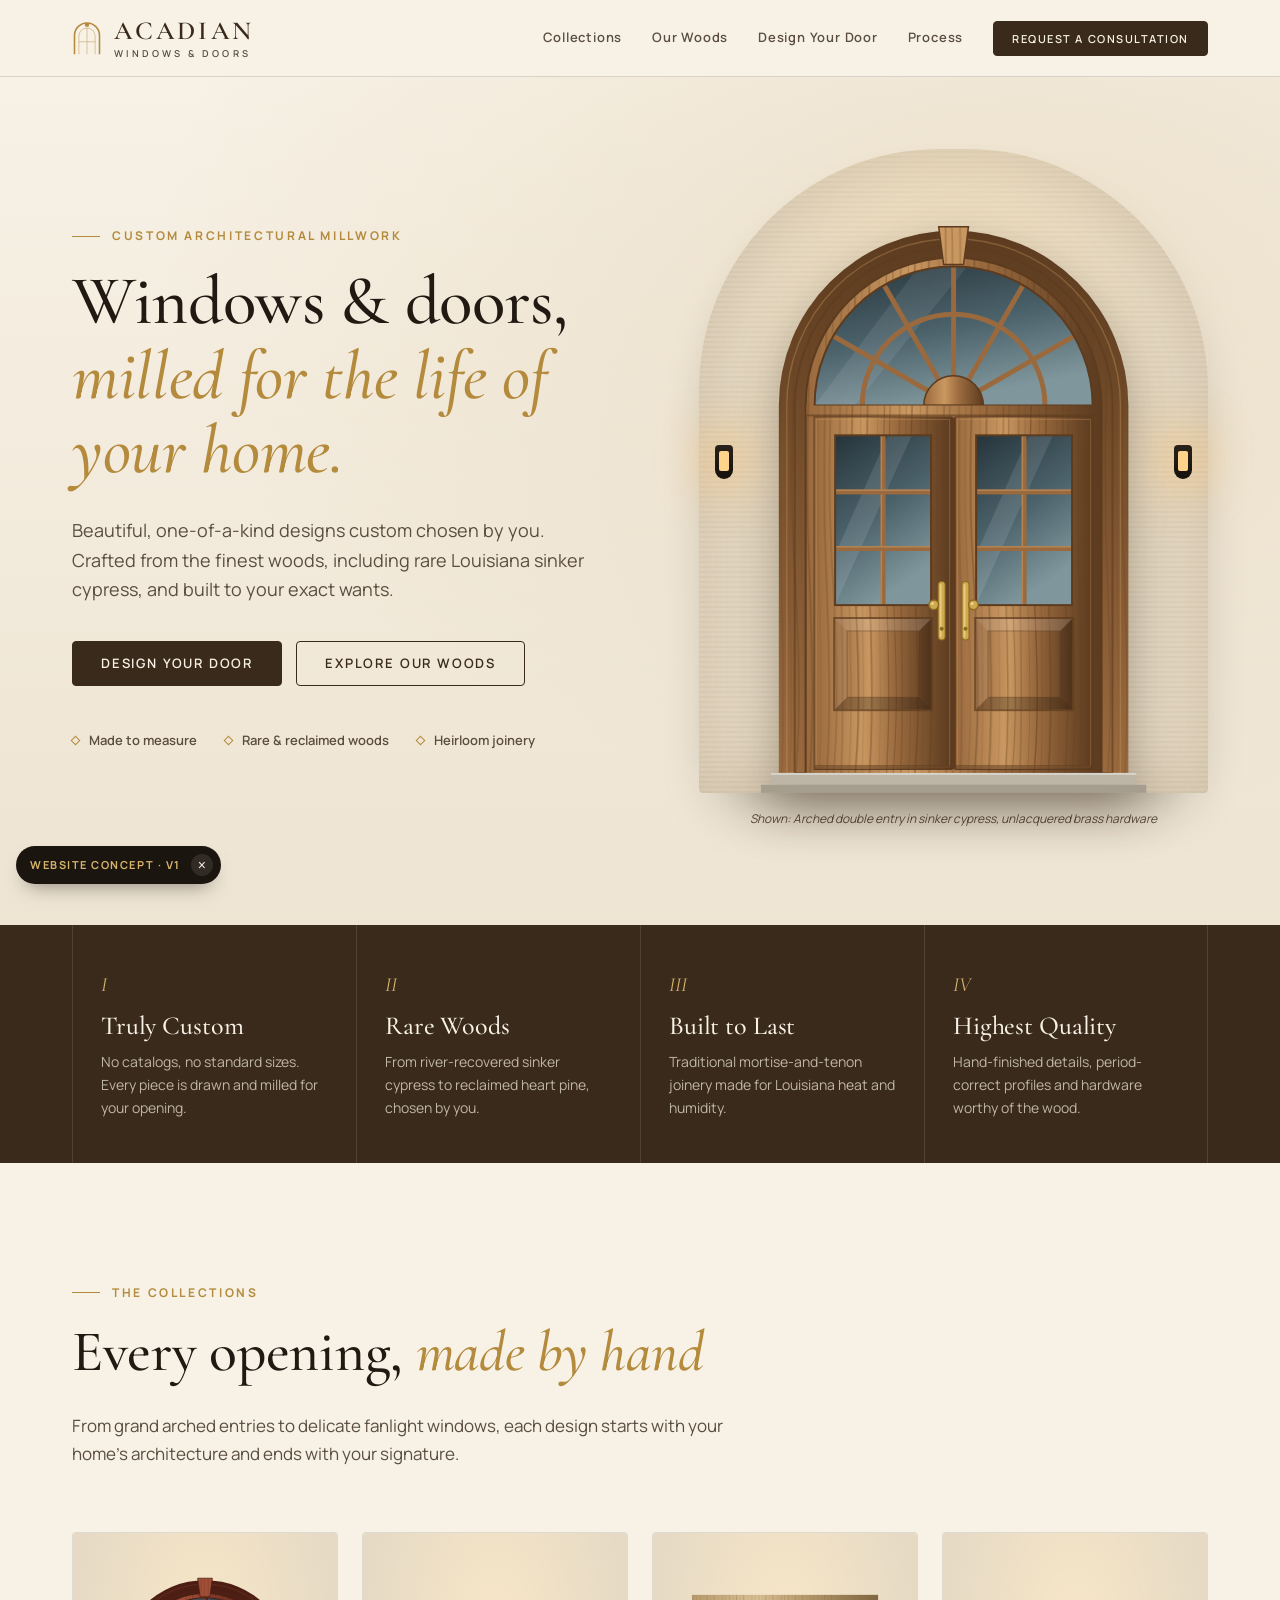
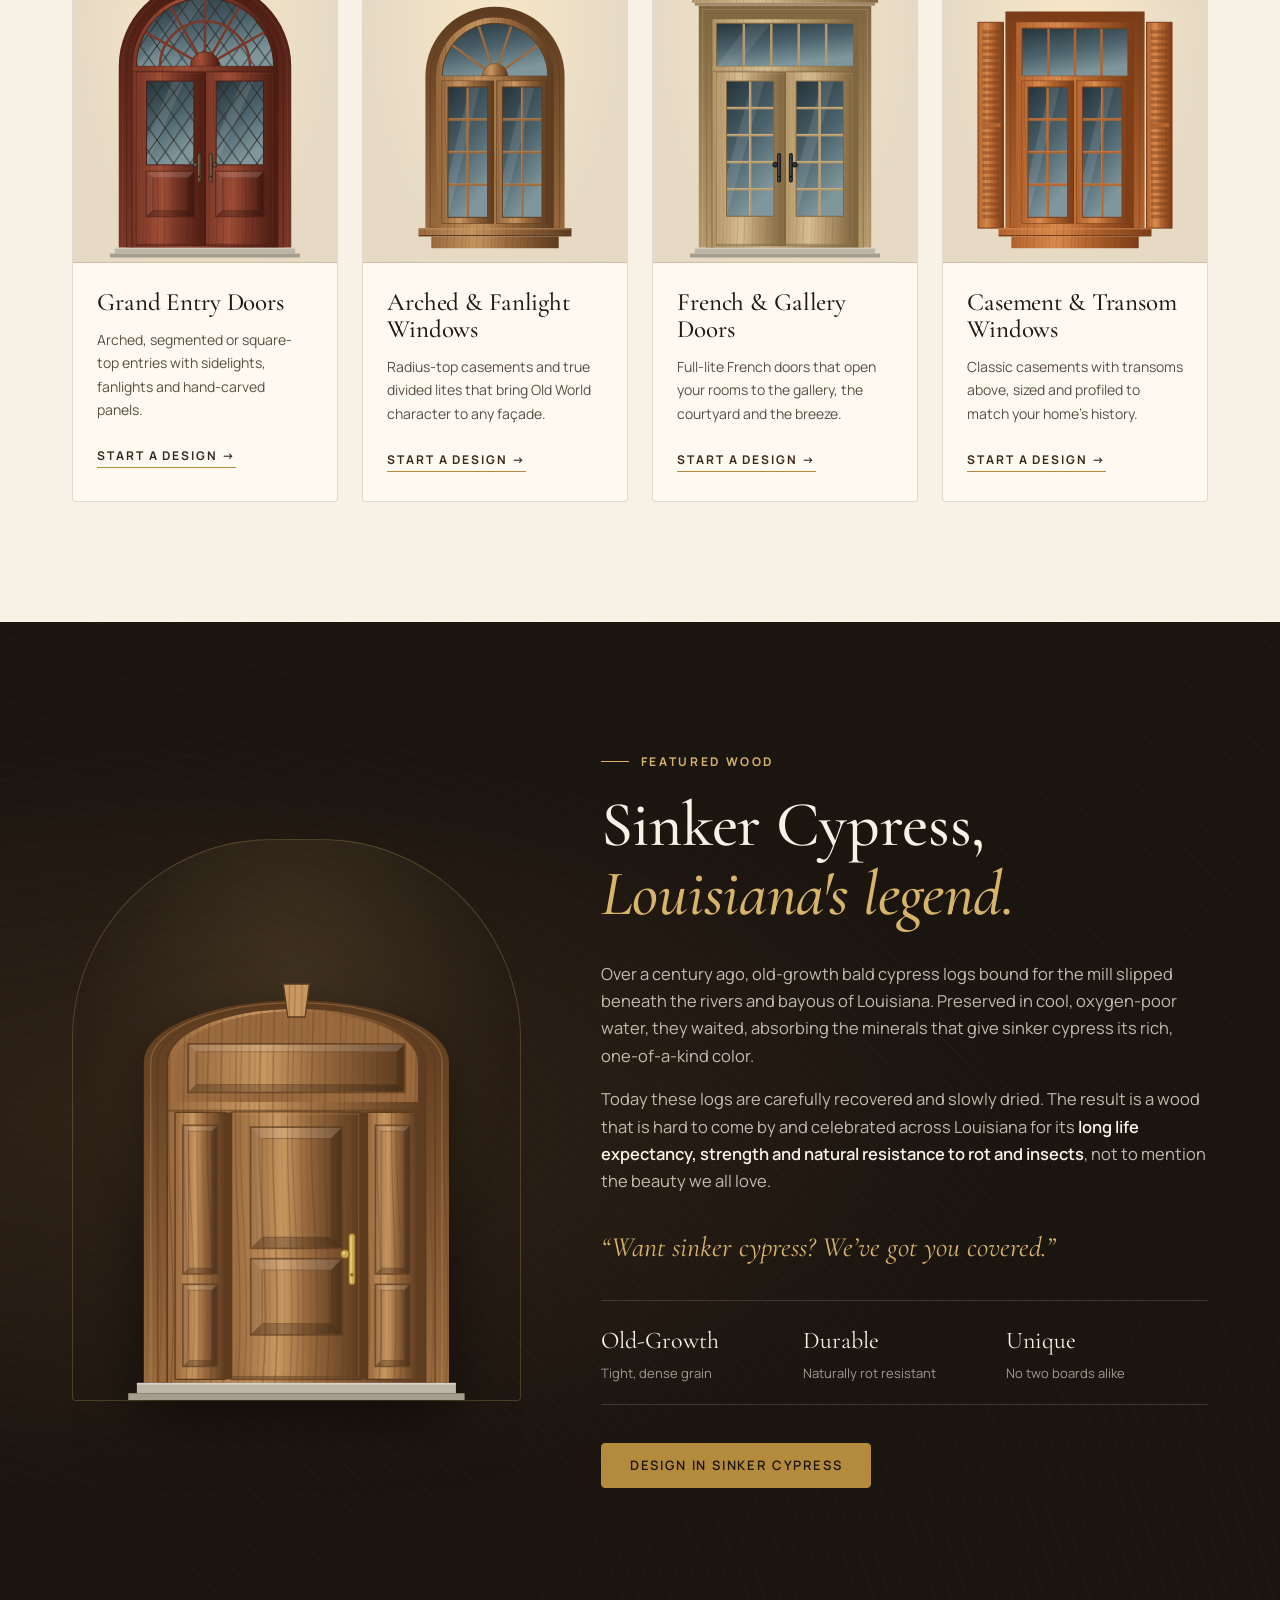
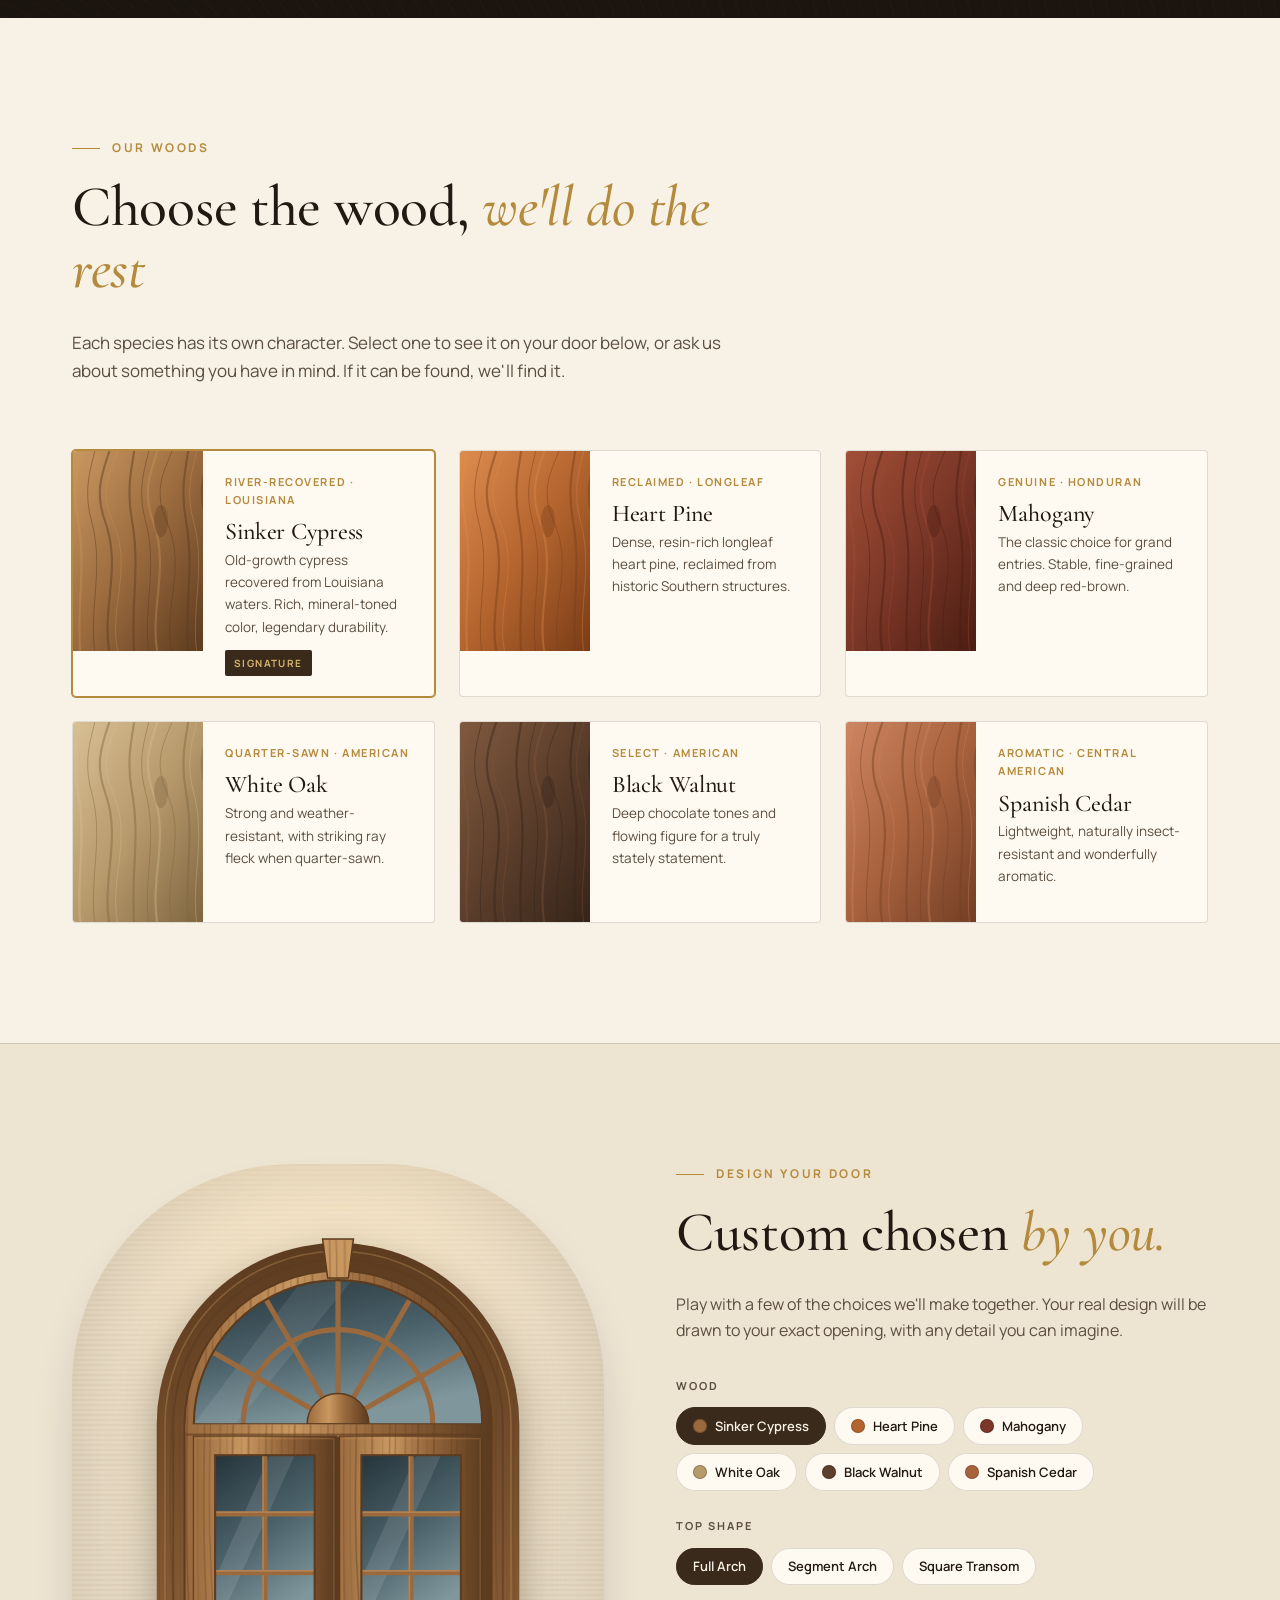
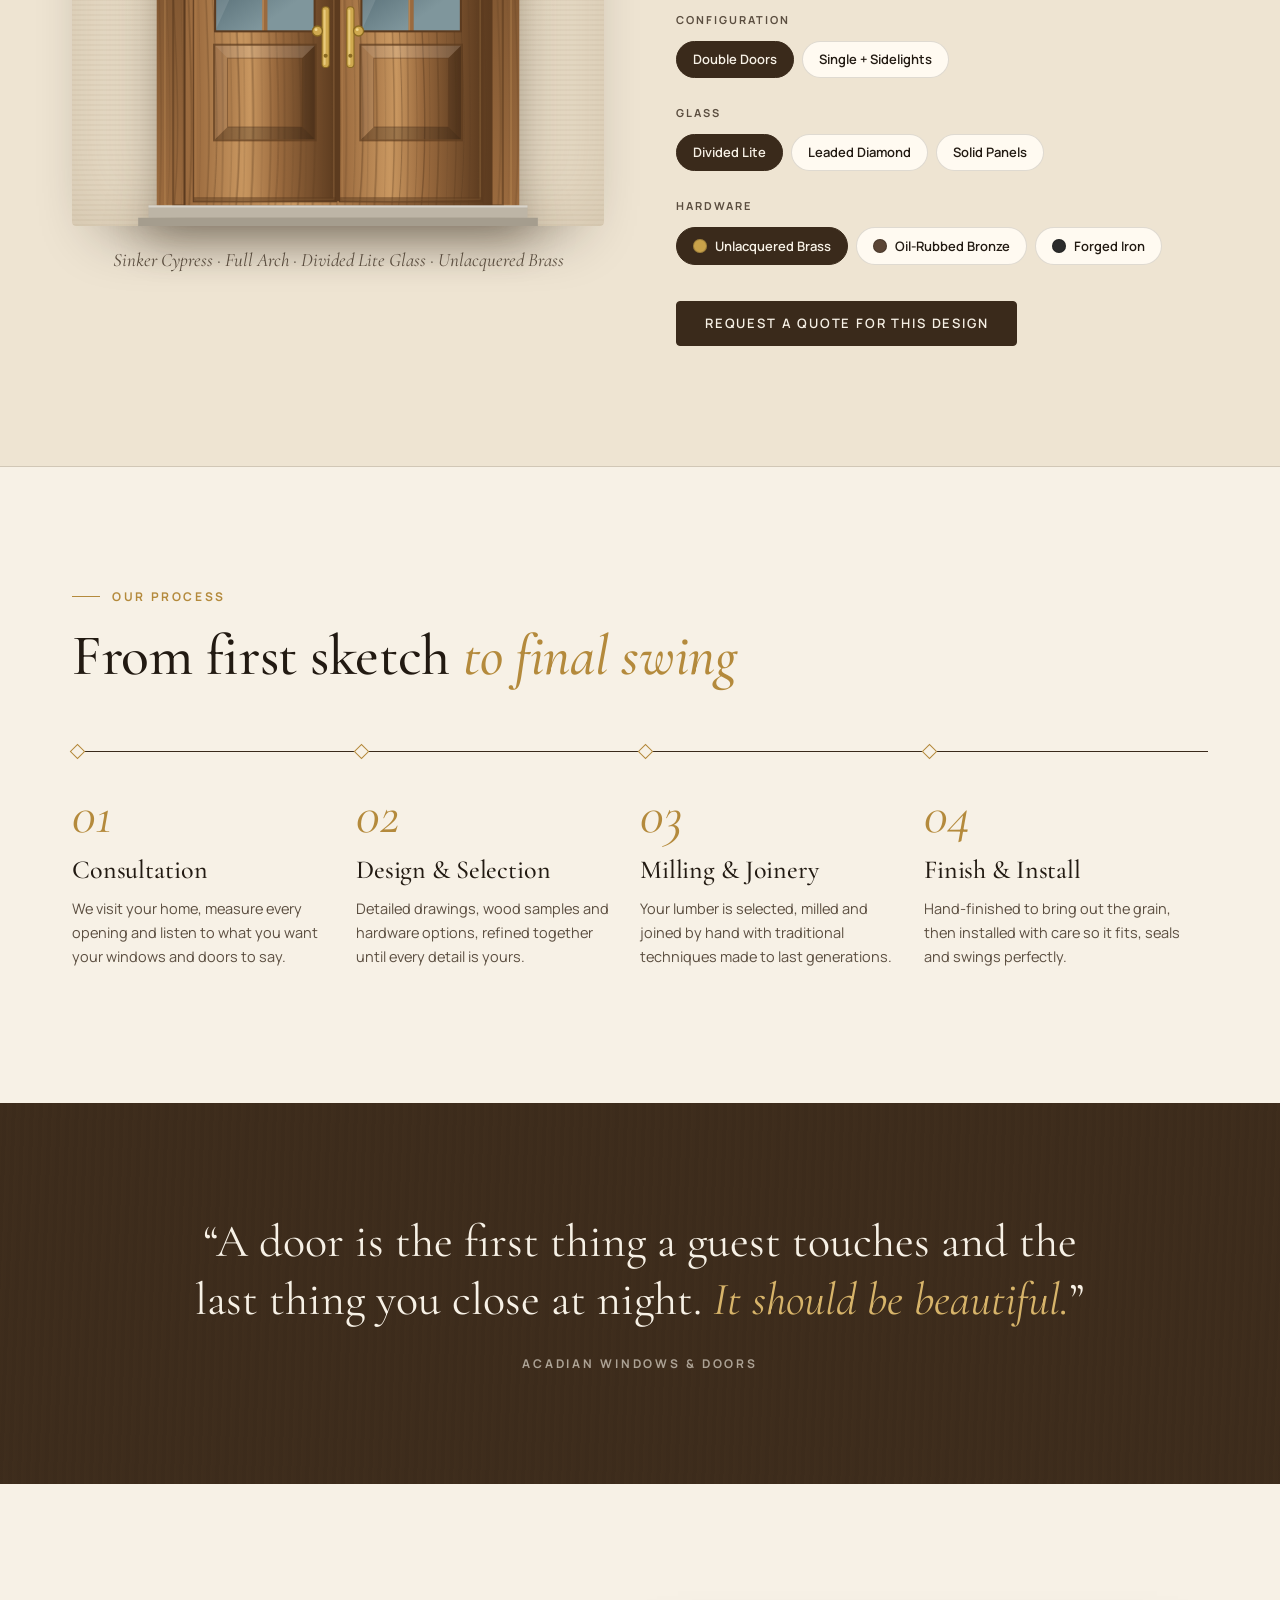
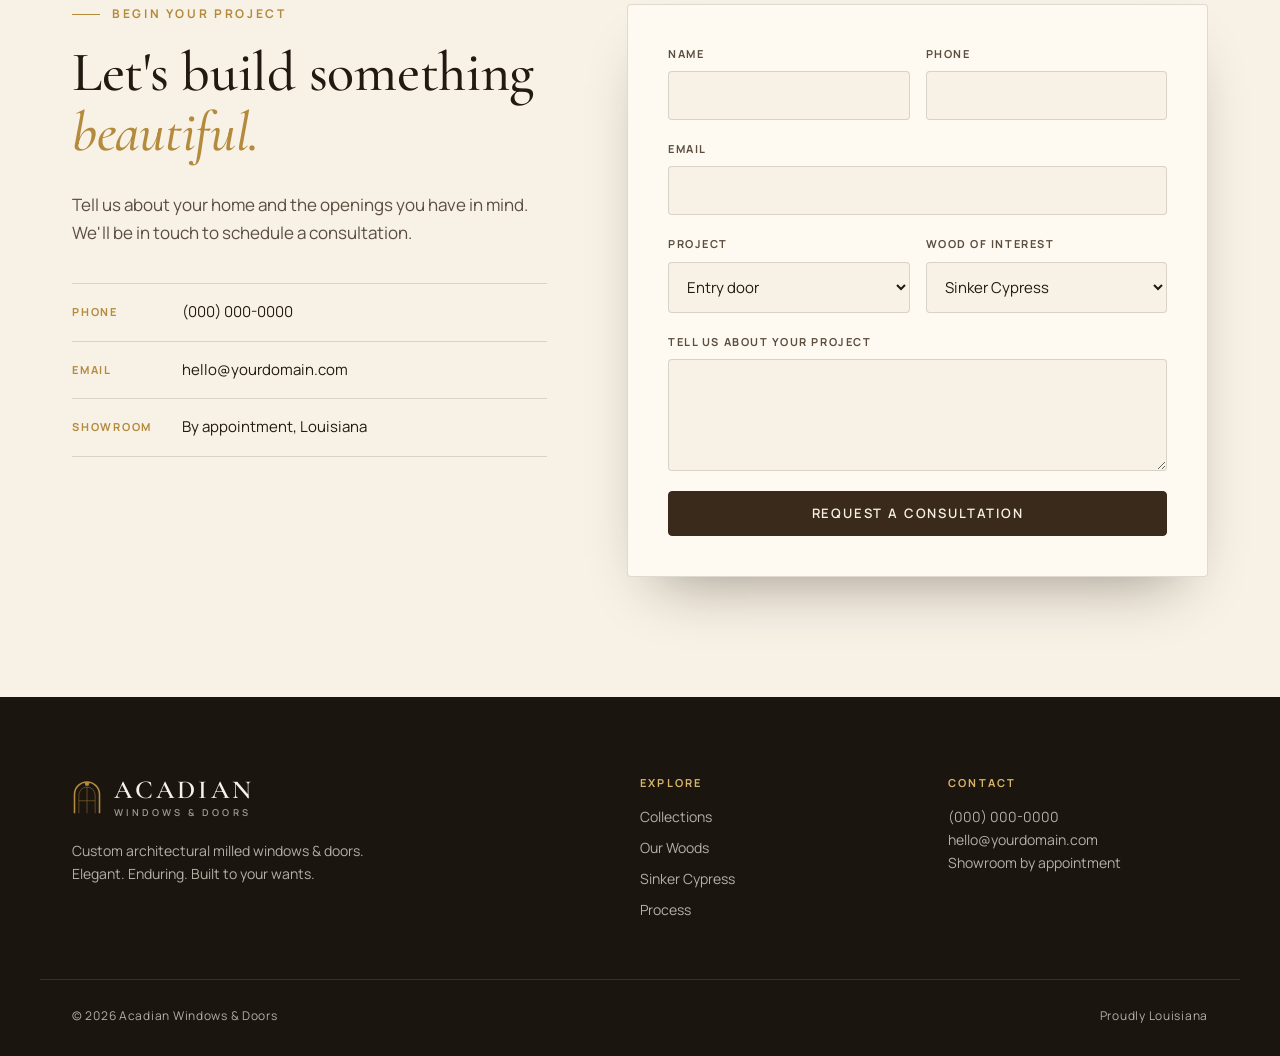
==== index.html @ e82edb64 "Add website design concept for Acadian Windows & Doors Single-page mockup with hero, collections, si" ====
<!doctype html>
<html lang="en">
<head>
  <meta charset="utf-8">
  <meta name="viewport" content="width=device-width, initial-scale=1">
  <title>Acadian Windows &amp; Doors | Custom Architectural Millwork</title>
  <meta name="description" content="Custom architectural milled windows and doors, crafted from rare woods like Louisiana sinker cypress. Elegant, heirloom quality, built to your wants.">
  <link rel="preconnect" href="https://fonts.googleapis.com">
  <link rel="preconnect" href="https://fonts.gstatic.com" crossorigin>
  <link href="https://fonts.googleapis.com/css2?family=Cormorant+Garamond:ital,wght@0,400;0,500;0,600;1,400;1,500&family=Manrope:wght@400;500;600;700&display=swap" rel="stylesheet">
  <link rel="stylesheet" href="styles.css">
</head>
<body>

  <!-- ============ HEADER ============ -->
  <header class="site-header" id="top">
    <div class="container header-inner">
      <a href="#top" class="logo" aria-label="Acadian Windows & Doors home">
        <svg class="logo-mark" viewBox="0 0 48 56" aria-hidden="true">
          <path d="M4 54 V24 A20 20 0 0 1 44 24 V54" fill="none" stroke="currentColor" stroke-width="2.5"/>
          <path d="M11 54 V25 A13 13 0 0 1 37 25 V54" fill="none" stroke="currentColor" stroke-width="1.2" opacity=".6"/>
          <path d="M24 12 V54 M11 34 H37" stroke="currentColor" stroke-width="1.2" opacity=".6"/>
          <path d="M20 4 h8 l-1.5 6 h-5 z" fill="currentColor"/>
        </svg>
        <span class="logo-text">
          <span class="logo-name">Acadian</span>
          <span class="logo-sub">Windows &amp; Doors</span>
        </span>
      </a>

      <button class="nav-toggle" aria-label="Open menu" aria-expanded="false">
        <span></span><span></span><span></span>
      </button>

      <nav class="main-nav" aria-label="Primary">
        <a href="#collections">Collections</a>
        <a href="#woods">Our Woods</a>
        <a href="#design">Design Your Door</a>
        <a href="#process">Process</a>
        <a href="#contact" class="btn btn-small">Request a Consultation</a>
      </nav>
    </div>
  </header>

  <main>

    <!-- ============ HERO ============ -->
    <section class="hero">
      <div class="container hero-grid">
        <div class="hero-copy">
          <p class="eyebrow">Custom Architectural Millwork</p>
          <h1>Windows &amp; doors, <em>milled for the life of your home.</em></h1>
          <p class="lead">Beautiful, one-of-a-kind designs custom chosen by you. Crafted from the finest woods, including rare Louisiana sinker cypress, and built to your exact wants.</p>
          <div class="hero-actions">
            <a href="#design" class="btn">Design Your Door</a>
            <a href="#woods" class="btn btn-ghost">Explore Our Woods</a>
          </div>
          <ul class="hero-points">
            <li>Made to measure</li>
            <li>Rare &amp; reclaimed woods</li>
            <li>Heirloom joinery</li>
          </ul>
        </div>
        <div class="hero-art">
          <div class="hero-wall">
            <div class="hero-door" data-door='{"wood":"sinker-cypress","top":"arch","glass":"divided","layout":"double","hardware":"brass","lite":"upper"}'></div>
            <div class="hero-lantern hero-lantern-l"></div>
            <div class="hero-lantern hero-lantern-r"></div>
          </div>
          <p class="hero-caption">Shown: Arched double entry in sinker cypress, unlacquered brass hardware</p>
        </div>
      </div>
    </section>

    <!-- ============ VALUES STRIP ============ -->
    <section class="values">
      <div class="container values-grid">
        <div class="value">
          <span class="value-num">I</span>
          <h3>Truly Custom</h3>
          <p>No catalogs, no standard sizes. Every piece is drawn and milled for your opening.</p>
        </div>
        <div class="value">
          <span class="value-num">II</span>
          <h3>Rare Woods</h3>
          <p>From river-recovered sinker cypress to reclaimed heart pine, chosen by you.</p>
        </div>
        <div class="value">
          <span class="value-num">III</span>
          <h3>Built to Last</h3>
          <p>Traditional mortise-and-tenon joinery made for Louisiana heat and humidity.</p>
        </div>
        <div class="value">
          <span class="value-num">IV</span>
          <h3>Highest Quality</h3>
          <p>Hand-finished details, period-correct profiles and hardware worthy of the wood.</p>
        </div>
      </div>
    </section>

    <!-- ============ COLLECTIONS ============ -->
    <section class="section collections" id="collections">
      <div class="container">
        <div class="section-head">
          <p class="eyebrow">The Collections</p>
          <h2>Every opening, <em>made by hand</em></h2>
          <p>From grand arched entries to delicate fanlight windows, each design starts with your home's architecture and ends with your signature.</p>
        </div>

        <div class="collection-grid">
          <article class="collection-card">
            <div class="collection-art" data-door='{"wood":"mahogany","top":"arch","glass":"leaded","layout":"double","hardware":"bronze","lite":"upper"}'></div>
            <div class="collection-body">
              <h3>Grand Entry Doors</h3>
              <p>Arched, segmented or square-top entries with sidelights, fanlights and hand-carved panels.</p>
              <a href="#contact" class="link-arrow">Start a design</a>
            </div>
          </article>

          <article class="collection-card">
            <div class="collection-art" data-window='{"wood":"sinker-cypress","top":"arch"}'></div>
            <div class="collection-body">
              <h3>Arched &amp; Fanlight Windows</h3>
              <p>Radius-top casements and true divided lites that bring Old World character to any façade.</p>
              <a href="#contact" class="link-arrow">Start a design</a>
            </div>
          </article>

          <article class="collection-card">
            <div class="collection-art" data-door='{"wood":"white-oak","top":"square","glass":"divided","layout":"double","hardware":"iron","lite":"full"}'></div>
            <div class="collection-body">
              <h3>French &amp; Gallery Doors</h3>
              <p>Full-lite French doors that open your rooms to the gallery, the courtyard and the breeze.</p>
              <a href="#contact" class="link-arrow">Start a design</a>
            </div>
          </article>

          <article class="collection-card">
            <div class="collection-art" data-window='{"wood":"heart-pine","top":"square"}'></div>
            <div class="collection-body">
              <h3>Casement &amp; Transom Windows</h3>
              <p>Classic casements with transoms above, sized and profiled to match your home's history.</p>
              <a href="#contact" class="link-arrow">Start a design</a>
            </div>
          </article>
        </div>
      </div>
    </section>

    <!-- ============ SINKER CYPRESS FEATURE ============ -->
    <section class="feature" id="sinker-cypress">
      <div class="feature-grain" aria-hidden="true"></div>
      <div class="container feature-grid">
        <div class="feature-art">
          <div class="feature-door" data-door='{"wood":"sinker-cypress","top":"segment","glass":"solid","layout":"single","hardware":"brass","lite":"upper"}'></div>
        </div>
        <div class="feature-copy">
          <p class="eyebrow eyebrow-light">Featured Wood</p>
          <h2>Sinker Cypress,<br><em>Louisiana's legend.</em></h2>
          <p>Over a century ago, old-growth bald cypress logs bound for the mill slipped beneath the rivers and bayous of Louisiana. Preserved in cool, oxygen-poor water, they waited, absorbing the minerals that give sinker cypress its rich, one-of-a-kind color.</p>
          <p>Today these logs are carefully recovered and slowly dried. The result is a wood that is hard to come by and celebrated across Louisiana for its <strong>long life expectancy, strength and natural resistance to rot and insects</strong>, not to mention the beauty we all love.</p>
          <p class="feature-quote">&ldquo;Want sinker cypress? We&rsquo;ve got you covered.&rdquo;</p>
          <div class="feature-stats">
            <div><span>Old-Growth</span>Tight, dense grain</div>
            <div><span>Durable</span>Naturally rot resistant</div>
            <div><span>Unique</span>No two boards alike</div>
          </div>
          <a href="#design" class="btn btn-brass" data-pick-wood="sinker-cypress">Design in Sinker Cypress</a>
        </div>
      </div>
    </section>

    <!-- ============ WOODS ============ -->
    <section class="section woods" id="woods">
      <div class="container">
        <div class="section-head">
          <p class="eyebrow">Our Woods</p>
          <h2>Choose the wood, <em>we'll do the rest</em></h2>
          <p>Each species has its own character. Select one to see it on your door below, or ask us about something you have in mind. If it can be found, we'll find it.</p>
        </div>
        <div class="wood-grid" id="wood-grid"><!-- rendered by script.js --></div>
      </div>
    </section>

    <!-- ============ CONFIGURATOR ============ -->
    <section class="section design" id="design">
      <div class="container design-grid">
        <div class="design-preview">
          <div class="design-stage">
            <div id="config-door"></div>
          </div>
          <p class="design-summary" id="design-summary"></p>
        </div>

        <div class="design-controls">
          <p class="eyebrow">Design Your Door</p>
          <h2>Custom chosen <em>by you.</em></h2>
          <p class="design-intro">Play with a few of the choices we'll make together. Your real design will be drawn to your exact opening, with any detail you can imagine.</p>

          <fieldset class="control">
            <legend>Wood</legend>
            <div class="chips" data-option="wood"><!-- rendered --></div>
          </fieldset>

          <fieldset class="control">
            <legend>Top Shape</legend>
            <div class="chips" data-option="top">
              <button data-value="arch">Full Arch</button>
              <button data-value="segment">Segment Arch</button>
              <button data-value="square">Square Transom</button>
            </div>
          </fieldset>

          <fieldset class="control">
            <legend>Configuration</legend>
            <div class="chips" data-option="layout">
              <button data-value="double">Double Doors</button>
              <button data-value="single">Single + Sidelights</button>
            </div>
          </fieldset>

          <fieldset class="control">
            <legend>Glass</legend>
            <div class="chips" data-option="glass">
              <button data-value="divided">Divided Lite</button>
              <button data-value="leaded">Leaded Diamond</button>
              <button data-value="solid">Solid Panels</button>
            </div>
          </fieldset>

          <fieldset class="control">
            <legend>Hardware</legend>
            <div class="chips chips-swatch" data-option="hardware">
              <button data-value="brass"><i style="--sw:#c9a24a"></i>Unlacquered Brass</button>
              <button data-value="bronze"><i style="--sw:#5a4434"></i>Oil-Rubbed Bronze</button>
              <button data-value="iron"><i style="--sw:#2b2b2b"></i>Forged Iron</button>
            </div>
          </fieldset>

          <a href="#contact" class="btn" id="design-cta">Request a Quote for This Design</a>
        </div>
      </div>
    </section>

    <!-- ============ PROCESS ============ -->
    <section class="section process" id="process">
      <div class="container">
        <div class="section-head">
          <p class="eyebrow">Our Process</p>
          <h2>From first sketch <em>to final swing</em></h2>
        </div>
        <ol class="process-grid">
          <li>
            <span class="step">01</span>
            <h3>Consultation</h3>
            <p>We visit your home, measure every opening and listen to what you want your windows and doors to say.</p>
          </li>
          <li>
            <span class="step">02</span>
            <h3>Design &amp; Selection</h3>
            <p>Detailed drawings, wood samples and hardware options, refined together until every detail is yours.</p>
          </li>
          <li>
            <span class="step">03</span>
            <h3>Milling &amp; Joinery</h3>
            <p>Your lumber is selected, milled and joined by hand with traditional techniques made to last generations.</p>
          </li>
          <li>
            <span class="step">04</span>
            <h3>Finish &amp; Install</h3>
            <p>Hand-finished to bring out the grain, then installed with care so it fits, seals and swings perfectly.</p>
          </li>
        </ol>
      </div>
    </section>

    <!-- ============ STATEMENT ============ -->
    <section class="statement">
      <div class="container">
        <p class="statement-text">&ldquo;A door is the first thing a guest touches and the last thing you close at night. <em>It should be beautiful.</em>&rdquo;</p>
        <p class="statement-sign">Acadian Windows &amp; Doors</p>
      </div>
    </section>

    <!-- ============ CONTACT ============ -->
    <section class="section contact" id="contact">
      <div class="container contact-grid">
        <div class="contact-copy">
          <p class="eyebrow">Begin Your Project</p>
          <h2>Let's build something <em>beautiful.</em></h2>
          <p>Tell us about your home and the openings you have in mind. We'll be in touch to schedule a consultation.</p>
          <ul class="contact-list">
            <li><span>Phone</span>(000) 000-0000</li>
            <li><span>Email</span>hello@yourdomain.com</li>
            <li><span>Showroom</span>By appointment, Louisiana</li>
          </ul>
        </div>

        <form class="contact-form" id="contact-form">
          <div class="field-row">
            <label>Name<input type="text" name="name" required autocomplete="name"></label>
            <label>Phone<input type="tel" name="phone" autocomplete="tel"></label>
          </div>
          <label>Email<input type="email" name="email" required autocomplete="email"></label>
          <div class="field-row">
            <label>Project
              <select name="project">
                <option>Entry door</option>
                <option>French / gallery doors</option>
                <option>Windows</option>
                <option>Whole-home package</option>
                <option>Something else</option>
              </select>
            </label>
            <label>Wood of interest
              <select name="wood" id="form-wood"></select>
            </label>
          </div>
          <label>Tell us about your project<textarea name="message" rows="4" id="form-message"></textarea></label>
          <button type="submit" class="btn btn-full">Request a Consultation</button>
          <p class="form-note" id="form-note" hidden>Thank you! This is a design mockup, so nothing was sent, but this is where your request would go.</p>
        </form>
      </div>
    </section>

  </main>

  <!-- ============ FOOTER ============ -->
  <footer class="site-footer">
    <div class="container footer-grid">
      <div>
        <a href="#top" class="logo logo-light">
          <svg class="logo-mark" viewBox="0 0 48 56" aria-hidden="true">
            <path d="M4 54 V24 A20 20 0 0 1 44 24 V54" fill="none" stroke="currentColor" stroke-width="2.5"/>
            <path d="M11 54 V25 A13 13 0 0 1 37 25 V54" fill="none" stroke="currentColor" stroke-width="1.2" opacity=".6"/>
            <path d="M24 12 V54 M11 34 H37" stroke="currentColor" stroke-width="1.2" opacity=".6"/>
            <path d="M20 4 h8 l-1.5 6 h-5 z" fill="currentColor"/>
          </svg>
          <span class="logo-text">
            <span class="logo-name">Acadian</span>
            <span class="logo-sub">Windows &amp; Doors</span>
          </span>
        </a>
        <p class="footer-tag">Custom architectural milled windows &amp; doors.<br>Elegant. Enduring. Built to your wants.</p>
      </div>
      <div>
        <h4>Explore</h4>
        <a href="#collections">Collections</a>
        <a href="#woods">Our Woods</a>
        <a href="#sinker-cypress">Sinker Cypress</a>
        <a href="#process">Process</a>
      </div>
      <div>
        <h4>Contact</h4>
        <p>(000) 000-0000<br>hello@yourdomain.com<br>Showroom by appointment</p>
      </div>
    </div>
    <div class="container footer-bottom">
      <span>&copy; 2026 Acadian Windows &amp; Doors</span>
      <span>Proudly Louisiana</span>
    </div>
  </footer>

  <div class="concept-badge" id="concept-badge">
    Website concept &middot; v1
    <button aria-label="Hide concept label">&times;</button>
  </div>

  <script src="script.js"></script>
</body>
</html>
---- styles.css ----
/* =========================================================
   Acadian Windows & Doors: website concept
   ========================================================= */

:root {
  --ink: #221a12;
  --ink-soft: #5b4e40;
  --cream: #f7f1e6;
  --parchment: #eee4d2;
  --plaster: #e6dac5;
  --cypress: #3a2a1b;
  --night: #1b1510;
  --brass: #b48a3c;
  --brass-light: #d7b46a;
  --moss: #4d5b45;
  --line: rgba(34, 26, 18, .14);

  --serif: "Cormorant Garamond", Georgia, "Times New Roman", serif;
  --sans: "Manrope", system-ui, -apple-system, "Segoe UI", sans-serif;

  --radius: 4px;
  --shadow: 0 30px 60px -30px rgba(34, 22, 10, .45);
}

*, *::before, *::after { box-sizing: border-box; }

html { scroll-behavior: smooth; scroll-padding-top: 84px; }

body {
  margin: 0;
  background: var(--cream);
  color: var(--ink);
  font-family: var(--sans);
  font-size: 16px;
  line-height: 1.65;
  -webkit-font-smoothing: antialiased;
  overflow-x: hidden;
}

img, svg { display: block; max-width: 100%; }

a { color: inherit; }

h1, h2, h3, h4 {
  font-family: var(--serif);
  font-weight: 500;
  line-height: 1.08;
  margin: 0 0 .5em;
  letter-spacing: -.005em;
}
h1 em, h2 em { font-style: italic; color: var(--brass); }

p { margin: 0 0 1em; }

.container {
  width: 100%;
  max-width: 1200px;
  margin: 0 auto;
  padding: 0 32px;
}

.eyebrow {
  font-size: 12px;
  font-weight: 700;
  letter-spacing: .22em;
  text-transform: uppercase;
  color: var(--brass);
  margin-bottom: 18px;
  display: flex;
  align-items: center;
  gap: 12px;
}
.eyebrow::before {
  content: "";
  width: 28px;
  height: 1px;
  background: currentColor;
}
.eyebrow-light { color: var(--brass-light); }

/* ---------- Buttons ---------- */
.btn {
  display: inline-flex;
  align-items: center;
  justify-content: center;
  gap: 10px;
  padding: 15px 28px;
  background: var(--cypress);
  color: var(--cream);
  border: 1px solid var(--cypress);
  border-radius: var(--radius);
  font: 600 13px/1 var(--sans);
  letter-spacing: .14em;
  text-transform: uppercase;
  text-decoration: none;
  cursor: pointer;
  transition: background .25s, color .25s, border-color .25s, transform .25s;
}
.btn:hover { background: var(--brass); border-color: var(--brass); transform: translateY(-1px); }
.btn-ghost { background: transparent; color: var(--cypress); }
.btn-ghost:hover { background: var(--cypress); border-color: var(--cypress); color: var(--cream); }
.btn-brass { background: var(--brass); border-color: var(--brass); color: var(--night); }
.btn-brass:hover { background: var(--brass-light); border-color: var(--brass-light); }
.btn-small { padding: 11px 18px; font-size: 11px; }
.btn-full { width: 100%; }

.link-arrow {
  font-size: 12px;
  font-weight: 700;
  letter-spacing: .16em;
  text-transform: uppercase;
  text-decoration: none;
  color: var(--cypress);
  border-bottom: 1px solid var(--brass);
  padding-bottom: 3px;
}
.link-arrow::after { content: " \2192"; transition: margin .2s; }
.link-arrow:hover::after { margin-left: 4px; }

/* ---------- Header ---------- */
.site-header {
  position: sticky;
  top: 0;
  z-index: 50;
  background: rgba(247, 241, 230, .92);
  backdrop-filter: blur(10px);
  -webkit-backdrop-filter: blur(10px);
  border-bottom: 1px solid var(--line);
}
.header-inner {
  display: flex;
  align-items: center;
  justify-content: space-between;
  height: 76px;
}

.logo {
  display: flex;
  align-items: center;
  gap: 12px;
  text-decoration: none;
  color: var(--cypress);
}
.logo-mark { width: 30px; height: 36px; color: var(--brass); }
.logo-text { display: flex; flex-direction: column; line-height: 1; }
.logo-name {
  font-family: var(--serif);
  font-size: 26px;
  font-weight: 600;
  letter-spacing: .12em;
  text-transform: uppercase;
}
.logo-sub {
  font-size: 9.5px;
  font-weight: 600;
  letter-spacing: .32em;
  text-transform: uppercase;
  color: var(--ink-soft);
  margin-top: 5px;
}
.logo-light { color: var(--cream); }
.logo-light .logo-sub { color: rgba(247, 241, 230, .6); }

.main-nav { display: flex; align-items: center; gap: 30px; }
.main-nav a:not(.btn) {
  text-decoration: none;
  font-size: 13px;
  font-weight: 600;
  letter-spacing: .06em;
  color: var(--ink-soft);
  transition: color .2s;
}
.main-nav a:not(.btn):hover { color: var(--brass); }

.nav-toggle {
  display: none;
  background: none;
  border: 0;
  padding: 8px;
  cursor: pointer;
}
.nav-toggle span {
  display: block;
  width: 24px;
  height: 2px;
  background: var(--cypress);
  margin: 5px 0;
  transition: transform .25s, opacity .25s;
}

/* ---------- Hero ---------- */
.hero {
  position: relative;
  padding: 72px 0 96px;
  background:
    radial-gradient(ellipse at 80% 20%, rgba(180, 138, 60, .14), transparent 60%),
    linear-gradient(180deg, var(--cream), var(--parchment));
  overflow: hidden;
}
.hero-grid {
  display: grid;
  grid-template-columns: 1.05fr .95fr;
  gap: 64px;
  align-items: center;
}
.hero h1 {
  font-size: clamp(42px, 5.4vw, 74px);
  margin-bottom: 28px;
}
.hero .lead {
  font-size: 18px;
  color: var(--ink-soft);
  max-width: 520px;
  margin-bottom: 36px;
}
.hero-actions { display: flex; flex-wrap: wrap; gap: 14px; margin-bottom: 44px; }
.hero-points {
  display: flex;
  flex-wrap: wrap;
  gap: 10px 28px;
  list-style: none;
  padding: 0;
  margin: 0;
  font-size: 13px;
  font-weight: 600;
  color: var(--ink-soft);
}
.hero-points li { display: flex; align-items: center; gap: 10px; }
.hero-points li::before {
  content: "";
  width: 7px;
  height: 7px;
  border: 1px solid var(--brass);
  transform: rotate(45deg);
}

.hero-art { position: relative; }
.hero-wall {
  position: relative;
  padding: 48px 56px 0;
  border-radius: 240px 240px var(--radius) var(--radius);
  background:
    radial-gradient(ellipse at 50% 35%, rgba(255, 233, 190, .55), transparent 65%),
    repeating-linear-gradient(0deg, rgba(120, 95, 60, .05) 0 2px, transparent 2px 5px),
    var(--plaster);
  box-shadow: var(--shadow), inset 0 0 80px rgba(110, 80, 40, .18);
}
.hero-door svg { width: 100%; height: auto; filter: drop-shadow(0 18px 24px rgba(40, 25, 10, .35)); }
.hero-lantern {
  position: absolute;
  top: 46%;
  width: 18px;
  height: 34px;
  border-radius: 4px 4px 9px 9px;
  background: linear-gradient(180deg, #2a221a, #15110c);
  box-shadow: 0 0 40px 18px rgba(255, 196, 110, .35);
}
.hero-lantern::after {
  content: "";
  position: absolute;
  inset: 6px 4px 8px;
  border-radius: 2px;
  background: #ffd38a;
}
.hero-lantern-l { left: 16px; }
.hero-lantern-r { right: 16px; }
.hero-caption {
  margin: 16px 0 0;
  font-size: 12px;
  color: var(--ink-soft);
  text-align: center;
  font-style: italic;
}

/* ---------- Values ---------- */
.values { background: var(--cypress); color: var(--cream); }
.values-grid {
  display: grid;
  grid-template-columns: repeat(4, 1fr);
}
.value {
  padding: 44px 28px;
  border-left: 1px solid rgba(247, 241, 230, .12);
}
.value:last-child { border-right: 1px solid rgba(247, 241, 230, .12); }
.value-num {
  display: block;
  font-family: var(--serif);
  font-style: italic;
  font-size: 20px;
  color: var(--brass-light);
  margin-bottom: 10px;
}
.value h3 { font-size: 26px; margin-bottom: 10px; }
.value p { font-size: 14px; color: rgba(247, 241, 230, .7); margin: 0; }

/* ---------- Sections ---------- */
.section { padding: 120px 0; }
.section-head { max-width: 680px; margin-bottom: 64px; }
.section-head h2 { font-size: clamp(36px, 4.5vw, 58px); }
.section-head p:not(.eyebrow) { color: var(--ink-soft); font-size: 17px; }

/* ---------- Collections ---------- */
.collection-grid {
  display: grid;
  grid-template-columns: repeat(4, 1fr);
  gap: 24px;
}
.collection-card {
  background: #fffaf1;
  border: 1px solid var(--line);
  border-radius: var(--radius);
  overflow: hidden;
  transition: transform .35s, box-shadow .35s;
}
.collection-card:hover { transform: translateY(-6px); box-shadow: var(--shadow); }
.collection-art {
  aspect-ratio: 4 / 5;
  padding: 26px 34px 0;
  display: flex;
  align-items: flex-end;
  justify-content: center;
  background:
    radial-gradient(ellipse at 50% 30%, rgba(255, 236, 200, .7), transparent 70%),
    var(--plaster);
  border-bottom: 1px solid var(--line);
}
.collection-art svg { width: 100%; height: 100%; }
.collection-body { padding: 26px 24px 30px; }
.collection-body h3 { font-size: 25px; }
.collection-body p { font-size: 14px; color: var(--ink-soft); margin-bottom: 20px; }

/* ---------- Feature: Sinker Cypress ---------- */
.feature {
  position: relative;
  padding: 130px 0;
  background: var(--night);
  color: var(--cream);
  overflow: hidden;
}
.feature-grain {
  position: absolute;
  inset: 0;
  opacity: .5;
  background:
    radial-gradient(ellipse at 15% 50%, rgba(155, 107, 63, .35), transparent 55%),
    repeating-radial-gradient(ellipse at -10% 120%, transparent 0 14px, rgba(155, 107, 63, .09) 14px 15px);
}
.feature-grid {
  position: relative;
  display: grid;
  grid-template-columns: .85fr 1.15fr;
  gap: 80px;
  align-items: center;
}
.feature-art {
  padding: 40px 50px 0;
  border: 1px solid rgba(215, 180, 106, .25);
  border-radius: 200px 200px var(--radius) var(--radius);
  background: radial-gradient(ellipse at 50% 30%, rgba(215, 180, 106, .15), transparent 70%);
}
.feature-door svg { width: 100%; height: auto; filter: drop-shadow(0 20px 30px rgba(0, 0, 0, .5)); }
.feature h2 { font-size: clamp(40px, 5vw, 64px); color: var(--cream); }
.feature h2 em { color: var(--brass-light); }
.feature-copy > p:not(.eyebrow) { color: rgba(247, 241, 230, .75); font-size: 16.5px; }
.feature-copy strong { color: var(--cream); font-weight: 600; }
.feature-quote {
  font-family: var(--serif);
  font-style: italic;
  font-size: 28px !important;
  color: var(--brass-light) !important;
  margin: 30px 0 !important;
}
.feature-stats {
  display: grid;
  grid-template-columns: repeat(3, 1fr);
  border-top: 1px solid rgba(247, 241, 230, .15);
  border-bottom: 1px solid rgba(247, 241, 230, .15);
  margin-bottom: 38px;
}
.feature-stats div {
  padding: 20px 16px 20px 0;
  font-size: 13px;
  color: rgba(247, 241, 230, .6);
}
.feature-stats span {
  display: block;
  font-family: var(--serif);
  font-size: 24px;
  color: var(--cream);
  margin-bottom: 2px;
}

/* ---------- Woods ---------- */
.wood-grid {
  display: grid;
  grid-template-columns: repeat(3, 1fr);
  gap: 24px;
}
.wood-card {
  display: grid;
  grid-template-columns: 130px 1fr;
  text-align: left;
  font: inherit;
  color: inherit;
  background: #fffaf1;
  border: 1px solid var(--line);
  border-radius: var(--radius);
  overflow: hidden;
  cursor: pointer;
  padding: 0;
  transition: border-color .25s, box-shadow .25s, transform .25s;
}
.wood-card:hover { transform: translateY(-3px); box-shadow: 0 18px 30px -20px rgba(34, 22, 10, .4); }
.wood-card.is-active { border-color: var(--brass); box-shadow: 0 0 0 1px var(--brass); }
.wood-swatch { min-height: 170px; }
.wood-swatch svg { width: 100%; height: 100%; }
.wood-info { padding: 22px 22px 20px; }
.wood-info h3 { font-size: 24px; margin-bottom: 4px; }
.wood-origin {
  font-size: 11px;
  font-weight: 700;
  letter-spacing: .14em;
  text-transform: uppercase;
  color: var(--brass);
  margin-bottom: 10px;
}
.wood-info p:not(.wood-origin) { font-size: 13.5px; color: var(--ink-soft); margin: 0; }
.wood-tag {
  display: inline-block;
  margin-top: 12px;
  font-size: 10px;
  font-weight: 700;
  letter-spacing: .14em;
  text-transform: uppercase;
  background: var(--cypress);
  color: var(--brass-light);
  padding: 5px 9px;
  border-radius: 2px;
}

/* ---------- Configurator ---------- */
.design { background: var(--parchment); border-top: 1px solid var(--line); border-bottom: 1px solid var(--line); }
.design-grid {
  display: grid;
  grid-template-columns: 1fr 1fr;
  gap: 72px;
  align-items: start;
}
.design-preview { position: sticky; top: 110px; }
.design-stage {
  padding: 44px 60px 0;
  border-radius: 220px 220px var(--radius) var(--radius);
  background:
    radial-gradient(ellipse at 50% 30%, rgba(255, 236, 200, .8), transparent 70%),
    repeating-linear-gradient(0deg, rgba(120, 95, 60, .05) 0 2px, transparent 2px 5px),
    var(--plaster);
  box-shadow: var(--shadow), inset 0 0 70px rgba(110, 80, 40, .15);
}
#config-door svg { width: 100%; height: auto; filter: drop-shadow(0 16px 22px rgba(40, 25, 10, .35)); }
.design-summary {
  margin-top: 18px;
  text-align: center;
  font-family: var(--serif);
  font-style: italic;
  font-size: 19px;
  color: var(--ink-soft);
}
.design-controls h2 { font-size: clamp(36px, 4.5vw, 56px); }
.design-intro { color: var(--ink-soft); margin-bottom: 34px; }

.control { border: 0; padding: 0; margin: 0 0 26px; }
.control legend {
  font-size: 11px;
  font-weight: 700;
  letter-spacing: .18em;
  text-transform: uppercase;
  color: var(--ink-soft);
  margin-bottom: 12px;
  padding: 0;
}
.chips { display: flex; flex-wrap: wrap; gap: 8px; }
.chips button {
  display: inline-flex;
  align-items: center;
  gap: 8px;
  font: 600 13px/1 var(--sans);
  color: var(--ink);
  background: #fffaf1;
  border: 1px solid var(--line);
  border-radius: 999px;
  padding: 11px 16px;
  cursor: pointer;
  transition: border-color .2s, background .2s, color .2s;
}
.chips button:hover { border-color: var(--brass); }
.chips button.is-active { background: var(--cypress); border-color: var(--cypress); color: var(--cream); }
.chips button i {
  width: 14px;
  height: 14px;
  border-radius: 50%;
  background: var(--sw);
  box-shadow: inset 0 0 0 1px rgba(0, 0, 0, .2);
}
#design-cta { margin-top: 10px; }

/* ---------- Process ---------- */
.process-grid {
  list-style: none;
  padding: 0;
  margin: 0;
  display: grid;
  grid-template-columns: repeat(4, 1fr);
  gap: 0;
  counter-reset: step;
}
.process-grid li {
  position: relative;
  padding: 36px 28px 0 0;
  border-top: 1px solid var(--cypress);
}
.process-grid li::before {
  content: "";
  position: absolute;
  top: -6px;
  left: 0;
  width: 11px;
  height: 11px;
  background: var(--cream);
  border: 1px solid var(--brass);
  transform: rotate(45deg);
}
.step {
  font-family: var(--serif);
  font-size: 54px;
  font-style: italic;
  line-height: 1;
  color: var(--brass);
  display: block;
  margin-bottom: 14px;
}
.process-grid h3 { font-size: 26px; }
.process-grid p { font-size: 14.5px; color: var(--ink-soft); }

/* ---------- Statement ---------- */
.statement {
  padding: 110px 0;
  text-align: center;
  background:
    linear-gradient(rgba(58, 42, 27, .92), rgba(58, 42, 27, .92)),
    repeating-linear-gradient(92deg, #6b4a2c 0 3px, #5a3d23 3px 7px, #74522f 7px 9px);
  color: var(--cream);
}
.statement-text {
  font-family: var(--serif);
  font-size: clamp(28px, 3.6vw, 46px);
  line-height: 1.25;
  max-width: 900px;
  margin: 0 auto 26px;
}
.statement-text em { color: var(--brass-light); }
.statement-sign {
  font-size: 12px;
  font-weight: 700;
  letter-spacing: .24em;
  text-transform: uppercase;
  color: rgba(247, 241, 230, .6);
  margin: 0;
}

/* ---------- Contact ---------- */
.contact-grid {
  display: grid;
  grid-template-columns: .9fr 1.1fr;
  gap: 80px;
  align-items: start;
}
.contact-copy h2 { font-size: clamp(36px, 4.5vw, 56px); }
.contact-copy > p:not(.eyebrow) { color: var(--ink-soft); font-size: 17px; }
.contact-list { list-style: none; padding: 0; margin: 36px 0 0; }
.contact-list li {
  display: grid;
  grid-template-columns: 110px 1fr;
  padding: 16px 0;
  border-top: 1px solid var(--line);
  font-size: 15px;
  overflow-wrap: anywhere;
}
.contact-list li:last-child { border-bottom: 1px solid var(--line); }
.contact-list span {
  font-size: 11px;
  font-weight: 700;
  letter-spacing: .16em;
  text-transform: uppercase;
  color: var(--brass);
  padding-top: 3px;
}
.contact-form {
  background: #fffaf1;
  border: 1px solid var(--line);
  border-radius: var(--radius);
  padding: 40px;
  box-shadow: var(--shadow);
}
.contact-form label {
  display: block;
  font-size: 11px;
  font-weight: 700;
  letter-spacing: .14em;
  text-transform: uppercase;
  color: var(--ink-soft);
  margin-bottom: 20px;
}
.field-row { display: grid; grid-template-columns: 1fr 1fr; gap: 16px; }
.contact-form input,
.contact-form select,
.contact-form textarea {
  display: block;
  width: 100%;
  margin-top: 8px;
  padding: 13px 14px;
  font: 400 15px/1.4 var(--sans);
  color: var(--ink);
  background: var(--cream);
  border: 1px solid var(--line);
  border-radius: var(--radius);
  text-transform: none;
  letter-spacing: 0;
}
.contact-form input:focus,
.contact-form select:focus,
.contact-form textarea:focus { outline: 2px solid var(--brass); outline-offset: 1px; border-color: transparent; }
.form-note {
  margin: 16px 0 0;
  font-size: 14px;
  color: var(--moss);
  text-align: center;
}

/* ---------- Footer ---------- */
.site-footer { background: var(--night); color: rgba(247, 241, 230, .7); padding: 80px 0 30px; font-size: 14px; }
.footer-grid {
  display: grid;
  grid-template-columns: 2fr 1fr 1fr;
  gap: 48px;
  padding-bottom: 50px;
  border-bottom: 1px solid rgba(247, 241, 230, .12);
}
.footer-tag { margin-top: 22px; }
.site-footer h4 {
  font-family: var(--sans);
  font-size: 11px;
  font-weight: 700;
  letter-spacing: .2em;
  text-transform: uppercase;
  color: var(--brass-light);
  margin-bottom: 16px;
}
.site-footer a:not(.logo) { display: block; text-decoration: none; margin-bottom: 8px; }
.site-footer a:not(.logo):hover { color: var(--brass-light); }
.footer-bottom {
  display: flex;
  justify-content: space-between;
  padding-top: 26px;
  font-size: 12px;
  letter-spacing: .06em;
}

/* ---------- Concept badge ---------- */
.concept-badge {
  position: fixed;
  left: 16px;
  bottom: 16px;
  z-index: 60;
  display: flex;
  align-items: center;
  gap: 10px;
  padding: 8px 8px 8px 14px;
  background: var(--night);
  color: var(--brass-light);
  font-size: 11px;
  font-weight: 700;
  letter-spacing: .14em;
  text-transform: uppercase;
  border-radius: 999px;
  box-shadow: 0 10px 20px -10px rgba(0, 0, 0, .5);
}
.concept-badge button {
  background: rgba(247, 241, 230, .1);
  color: var(--cream);
  border: 0;
  width: 22px;
  height: 22px;
  border-radius: 50%;
  cursor: pointer;
  font-size: 14px;
  line-height: 1;
}

/* ---------- Reveal on scroll ---------- */
.reveal { opacity: 0; transform: translateY(24px); transition: opacity .8s ease, transform .8s ease; }
.reveal.is-visible { opacity: 1; transform: none; }
@media (prefers-reduced-motion: reduce) {
  html { scroll-behavior: auto; }
  .reveal { opacity: 1; transform: none; transition: none; }
}

/* =========================================================
   Responsive
   ========================================================= */
@media (max-width: 1080px) {
  .collection-grid { grid-template-columns: repeat(2, 1fr); }
  .wood-grid { grid-template-columns: repeat(2, 1fr); }
  .values-grid { grid-template-columns: repeat(2, 1fr); }
  .value:nth-child(2) { border-right: 1px solid rgba(247, 241, 230, .12); }
  .value:nth-child(-n+2) { border-bottom: 1px solid rgba(247, 241, 230, .12); }
  .process-grid { grid-template-columns: repeat(2, 1fr); row-gap: 48px; }
  .feature-grid { gap: 48px; }
  .design-grid { gap: 48px; }
}

@media (max-width: 880px) {
  .nav-toggle { display: block; }
  .main-nav {
    position: absolute;
    top: 76px;
    left: 0;
    right: 0;
    flex-direction: column;
    align-items: stretch;
    gap: 0;
    padding: 8px 24px 24px;
    background: var(--cream);
    border-bottom: 1px solid var(--line);
    box-shadow: 0 20px 30px -20px rgba(0, 0, 0, .3);
    display: none;
  }
  .main-nav.is-open { display: flex; }
  .main-nav a:not(.btn) { padding: 14px 0; border-bottom: 1px solid var(--line); font-size: 15px; }
  .main-nav .btn { margin-top: 18px; }
  .nav-toggle[aria-expanded="true"] span:nth-child(1) { transform: translateY(7px) rotate(45deg); }
  .nav-toggle[aria-expanded="true"] span:nth-child(2) { opacity: 0; }
  .nav-toggle[aria-expanded="true"] span:nth-child(3) { transform: translateY(-7px) rotate(-45deg); }

  .hero { padding: 48px 0 72px; }
  .hero-grid,
  .feature-grid,
  .design-grid,
  .contact-grid { grid-template-columns: 1fr; }
  .hero-art { max-width: 460px; margin: 0 auto; width: 100%; }
  .feature-art { max-width: 380px; margin: 0 auto; width: 100%; }
  .design-preview { position: static; max-width: 440px; margin: 0 auto; width: 100%; }
  .section { padding: 84px 0; }
  .feature { padding: 90px 0; }
  .footer-grid { grid-template-columns: 1fr 1fr; }
  .footer-grid > div:first-child { grid-column: 1 / -1; }
}

@media (max-width: 600px) {
  .container { padding: 0 16px; }
  .logo-name { font-size: 22px; }
  .hero-wall { padding: 32px 30px 0; }
  .hero-lantern { display: none; }
  .collection-grid,
  .wood-grid,
  .values-grid,
  .process-grid { grid-template-columns: 1fr; }
  .value { border-right: 1px solid rgba(247, 241, 230, .12); border-bottom: 1px solid rgba(247, 241, 230, .12); padding: 30px 24px; }
  .wood-card { grid-template-columns: 100px 1fr; }
  .feature-stats { grid-template-columns: 1fr; }
  .feature-stats div { padding: 14px 0; border-bottom: 1px solid rgba(247, 241, 230, .1); }
  .feature-stats div:last-child { border-bottom: 0; }
  .design-stage { padding: 30px 34px 0; }
  .field-row { grid-template-columns: 1fr; gap: 0; }
  .contact-form { padding: 26px 20px; }
  .contact-list li { grid-template-columns: 1fr; gap: 4px; }
  .footer-grid { grid-template-columns: 1fr; }
  .footer-bottom { flex-direction: column; gap: 6px; }
}
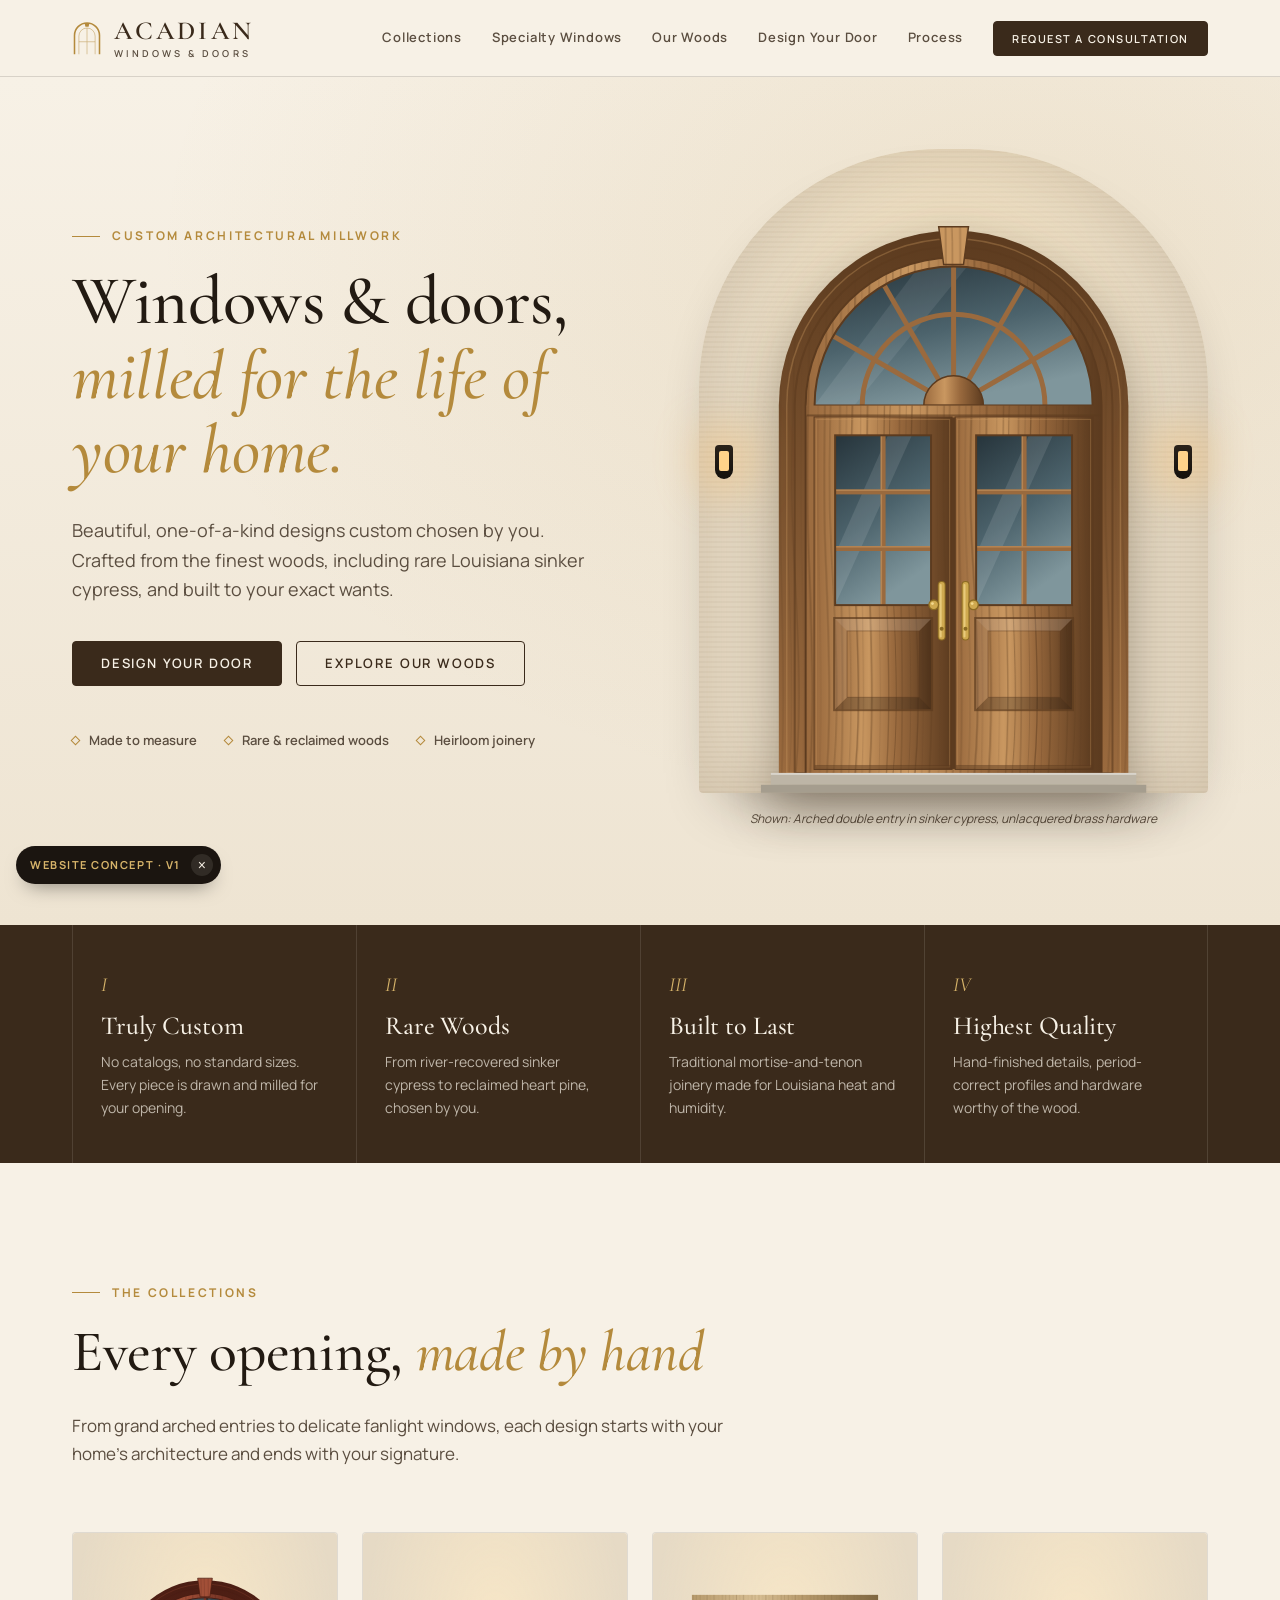
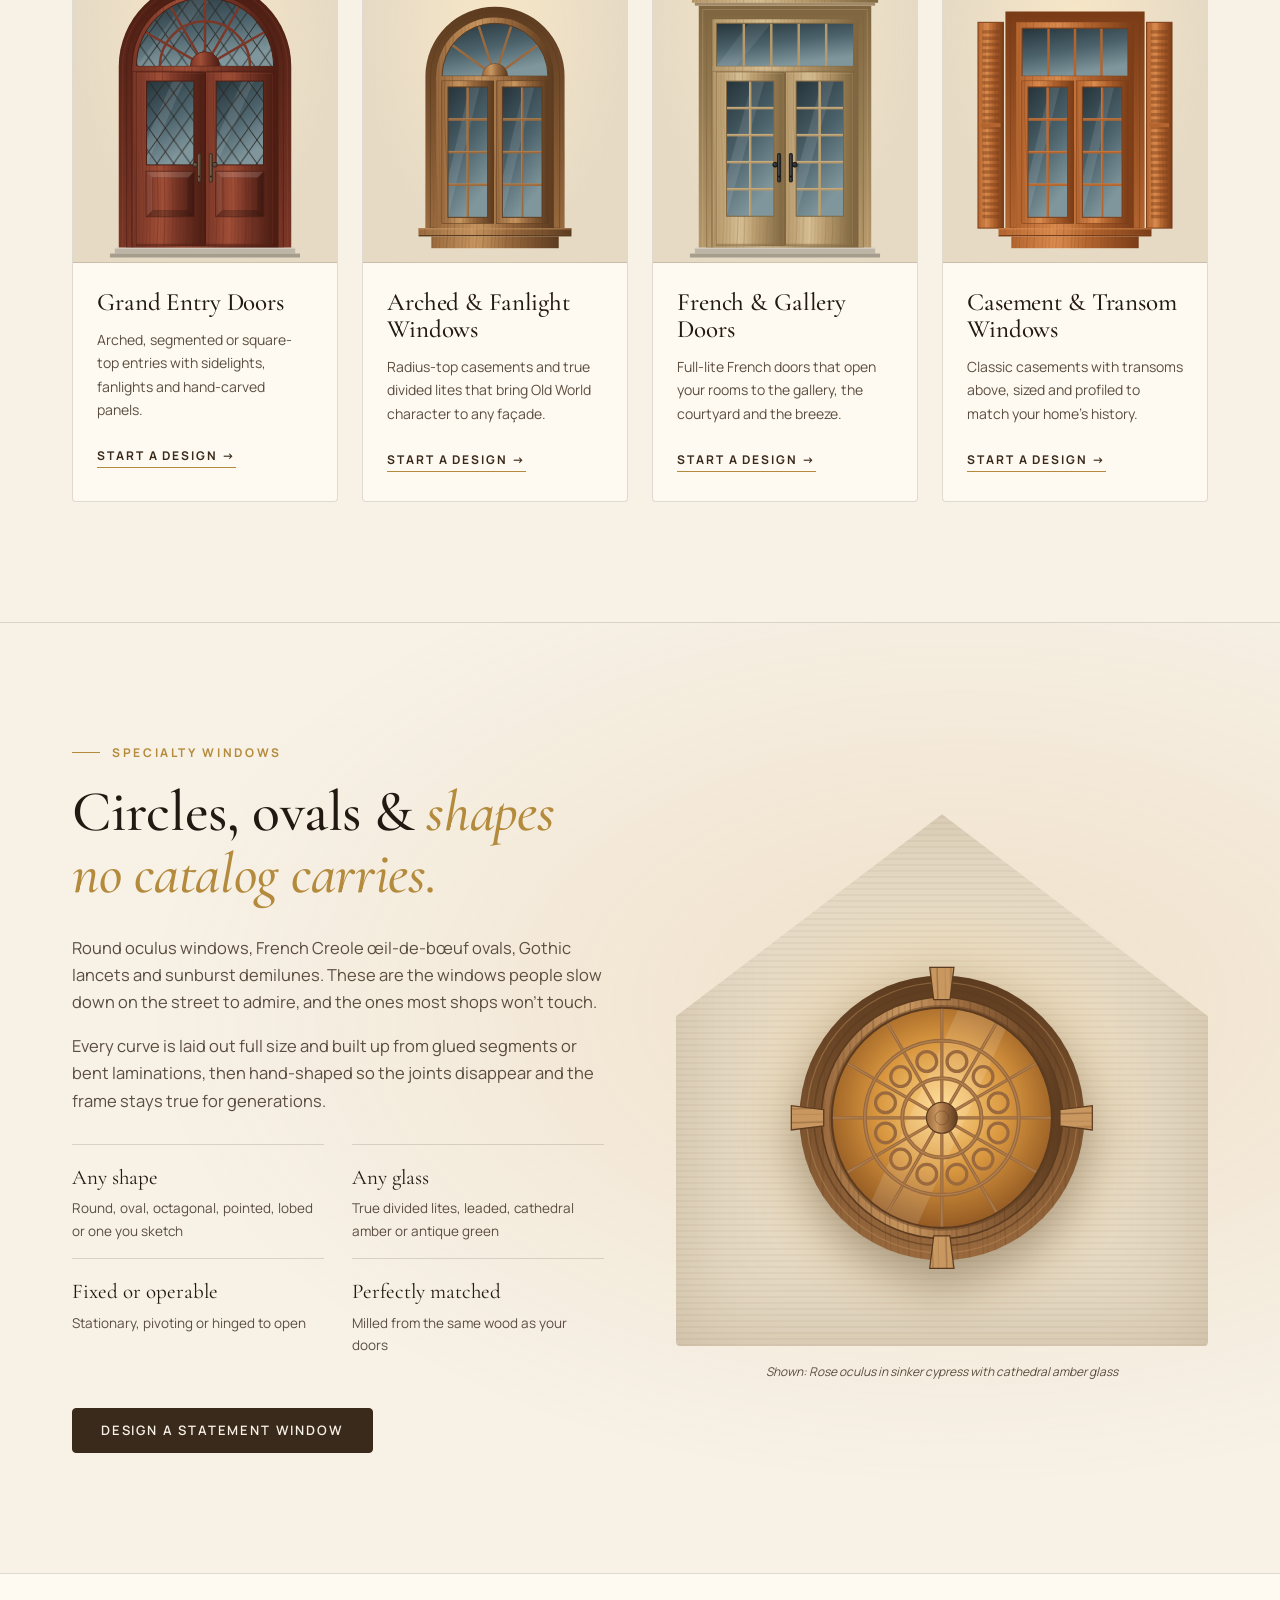
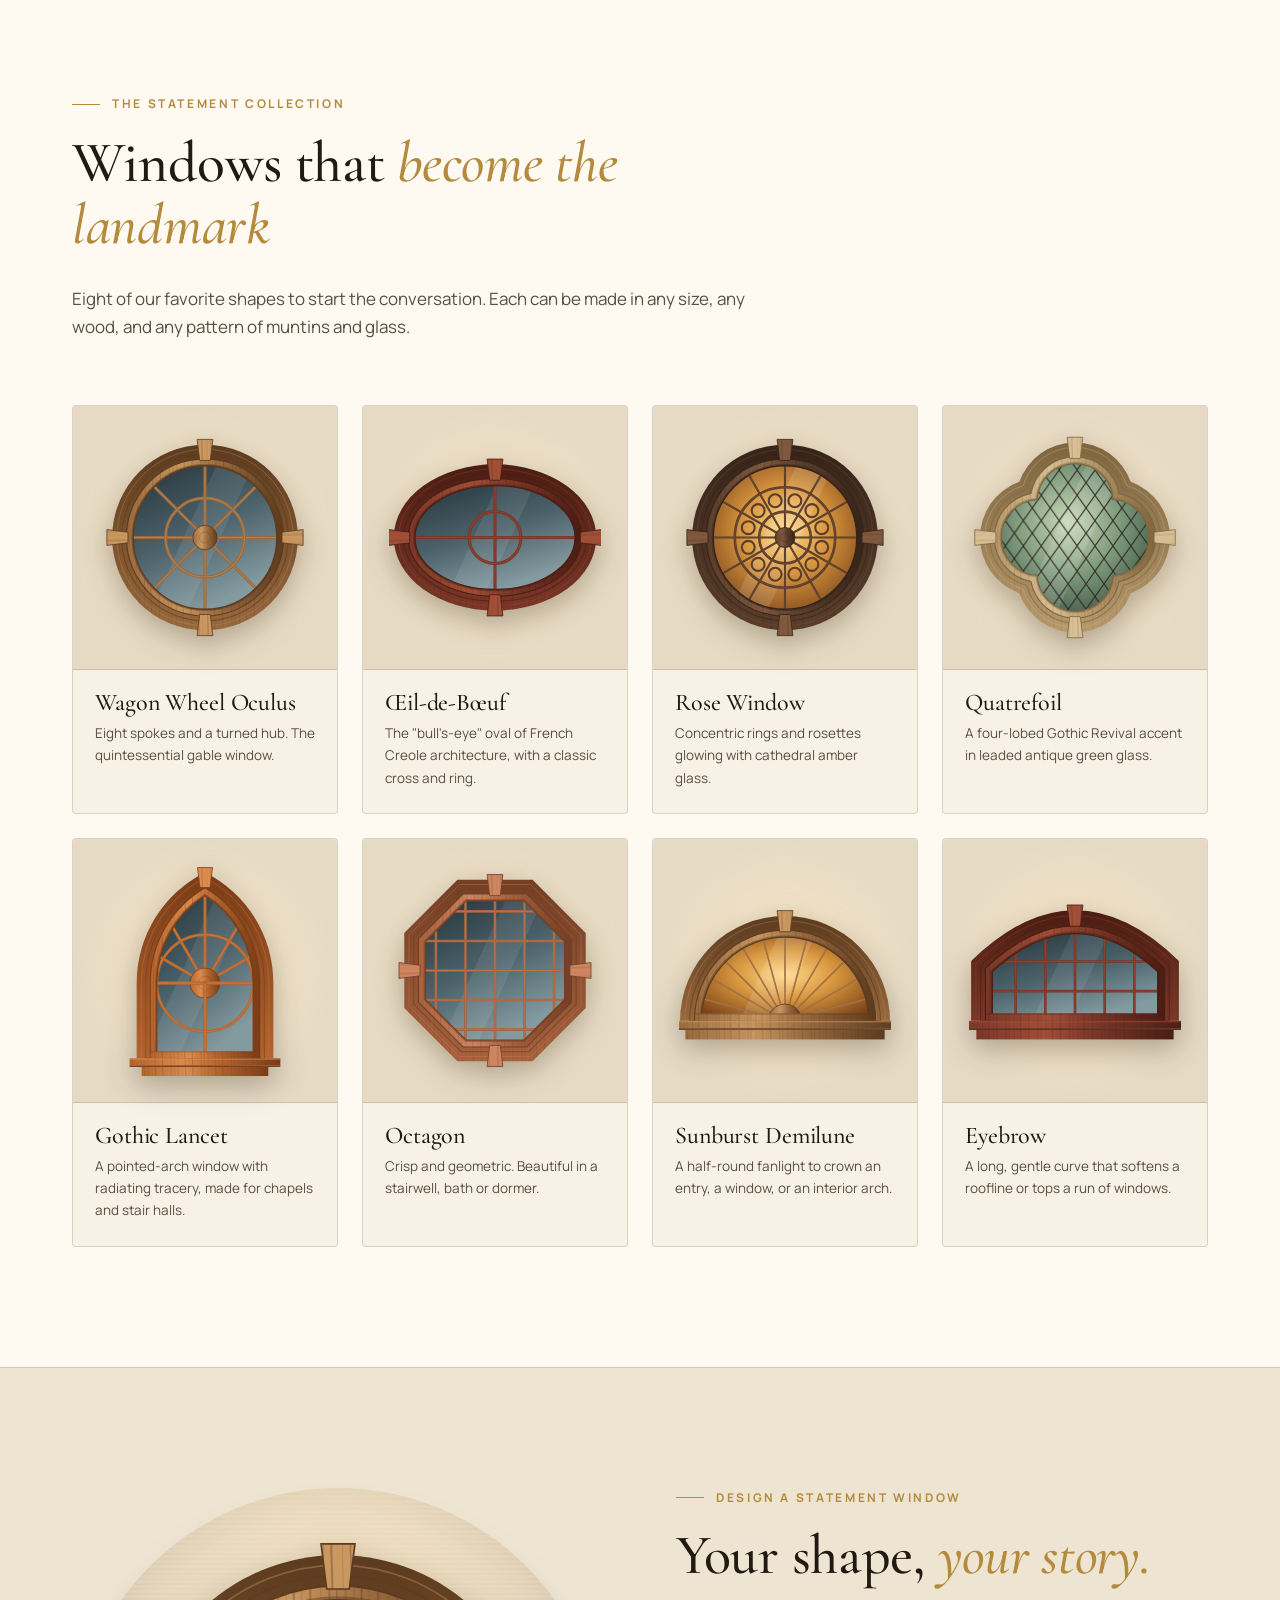
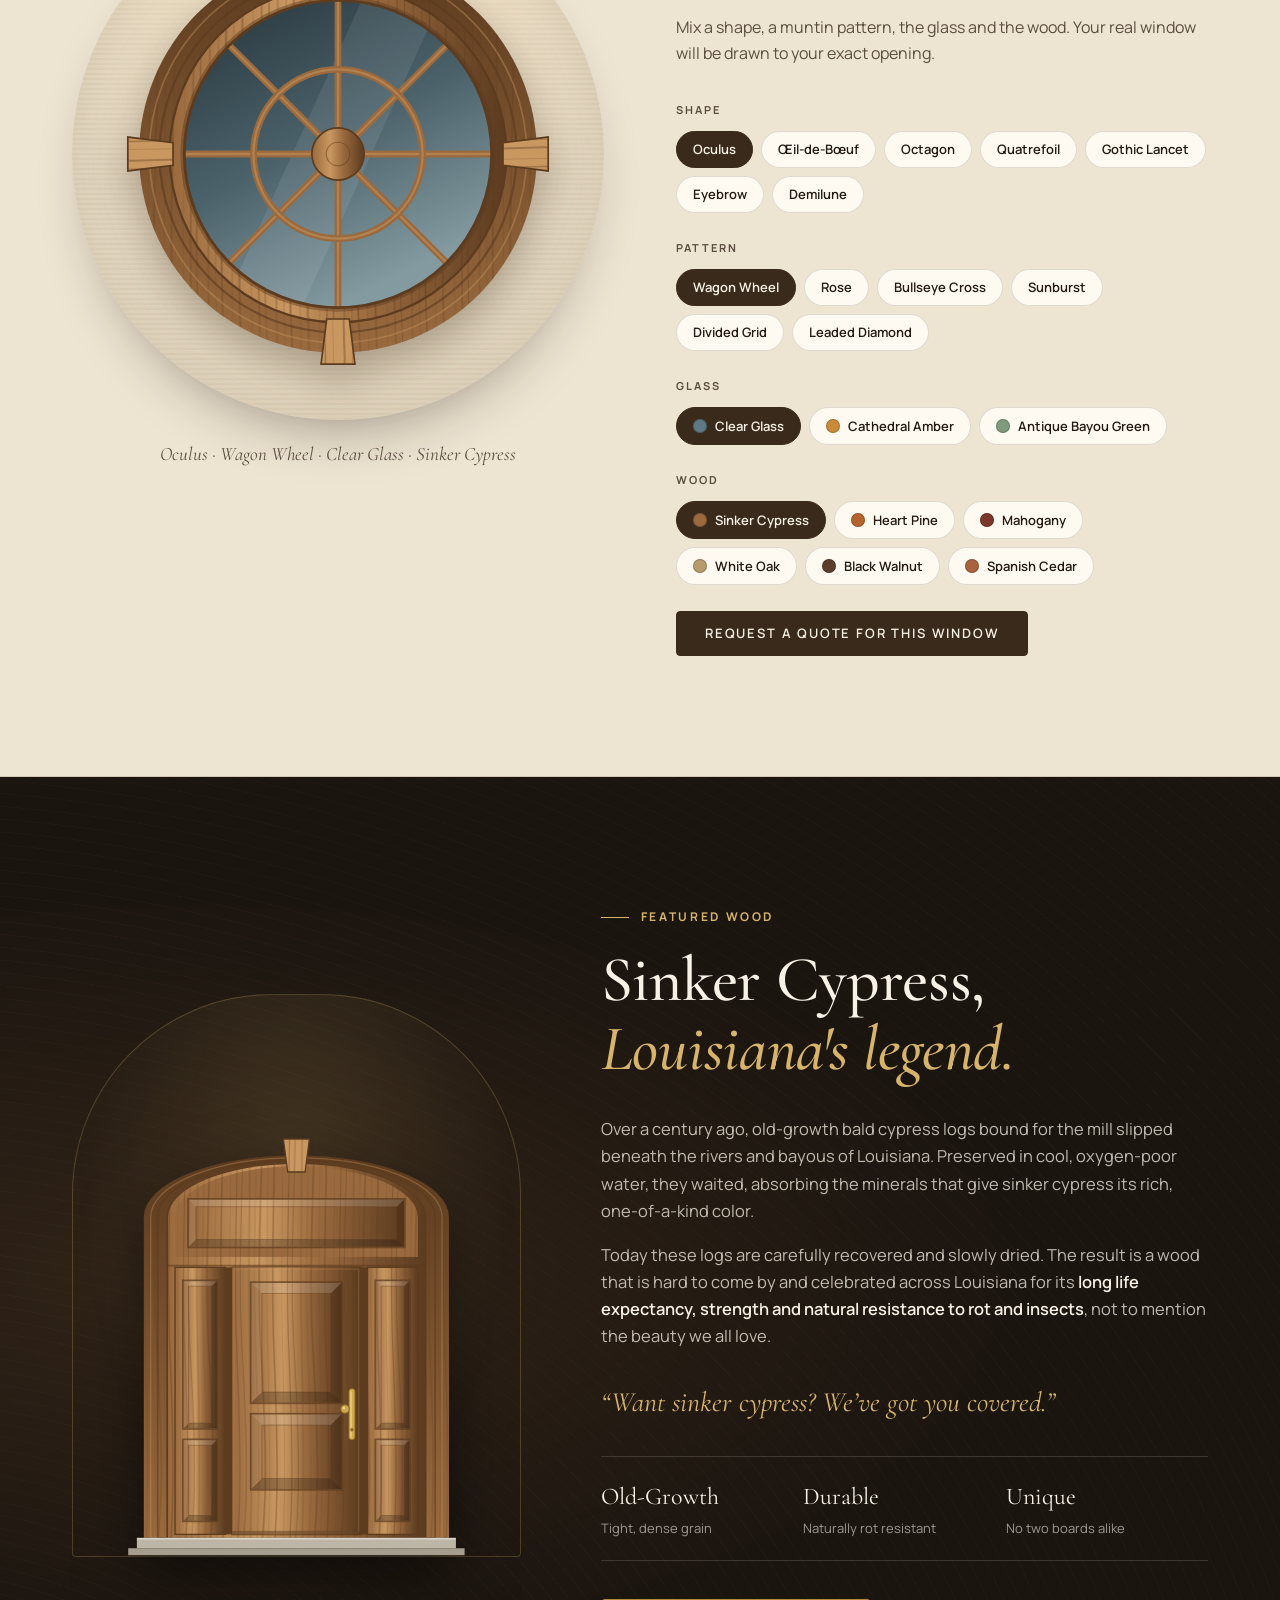
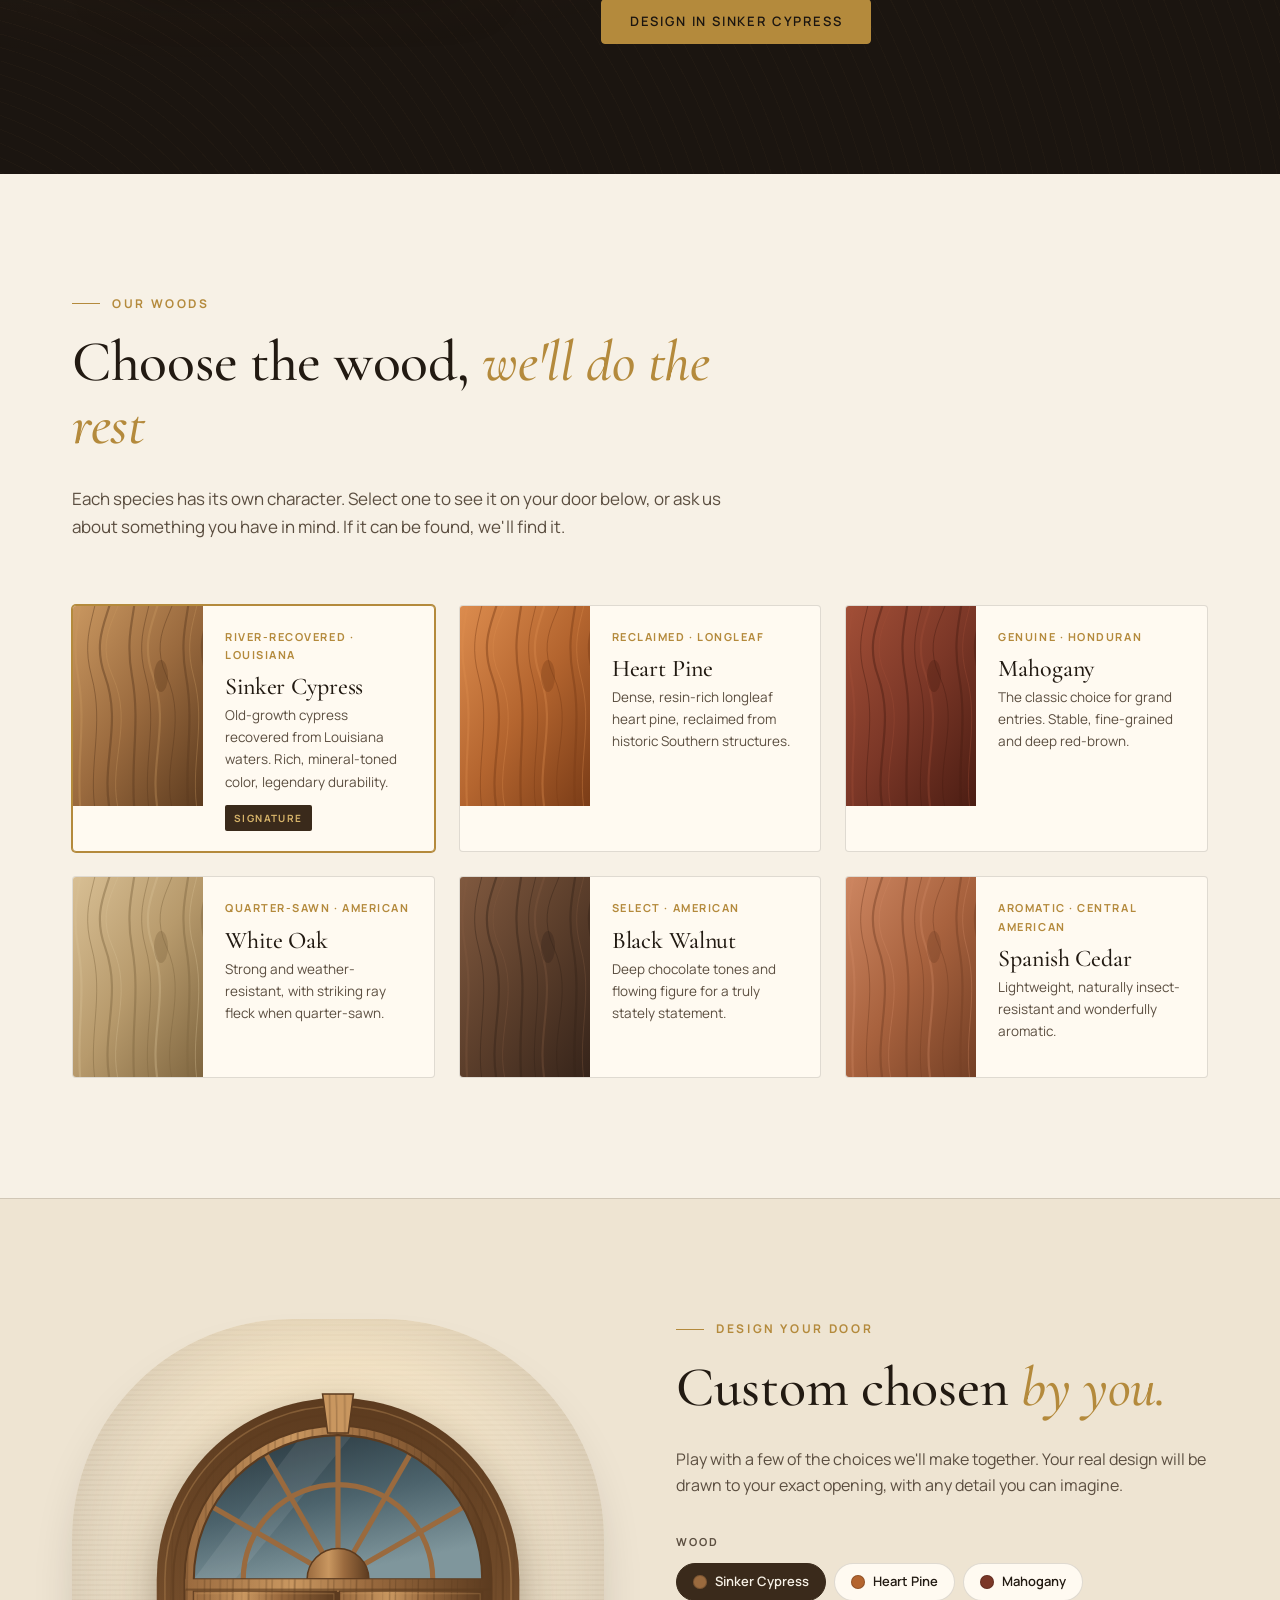
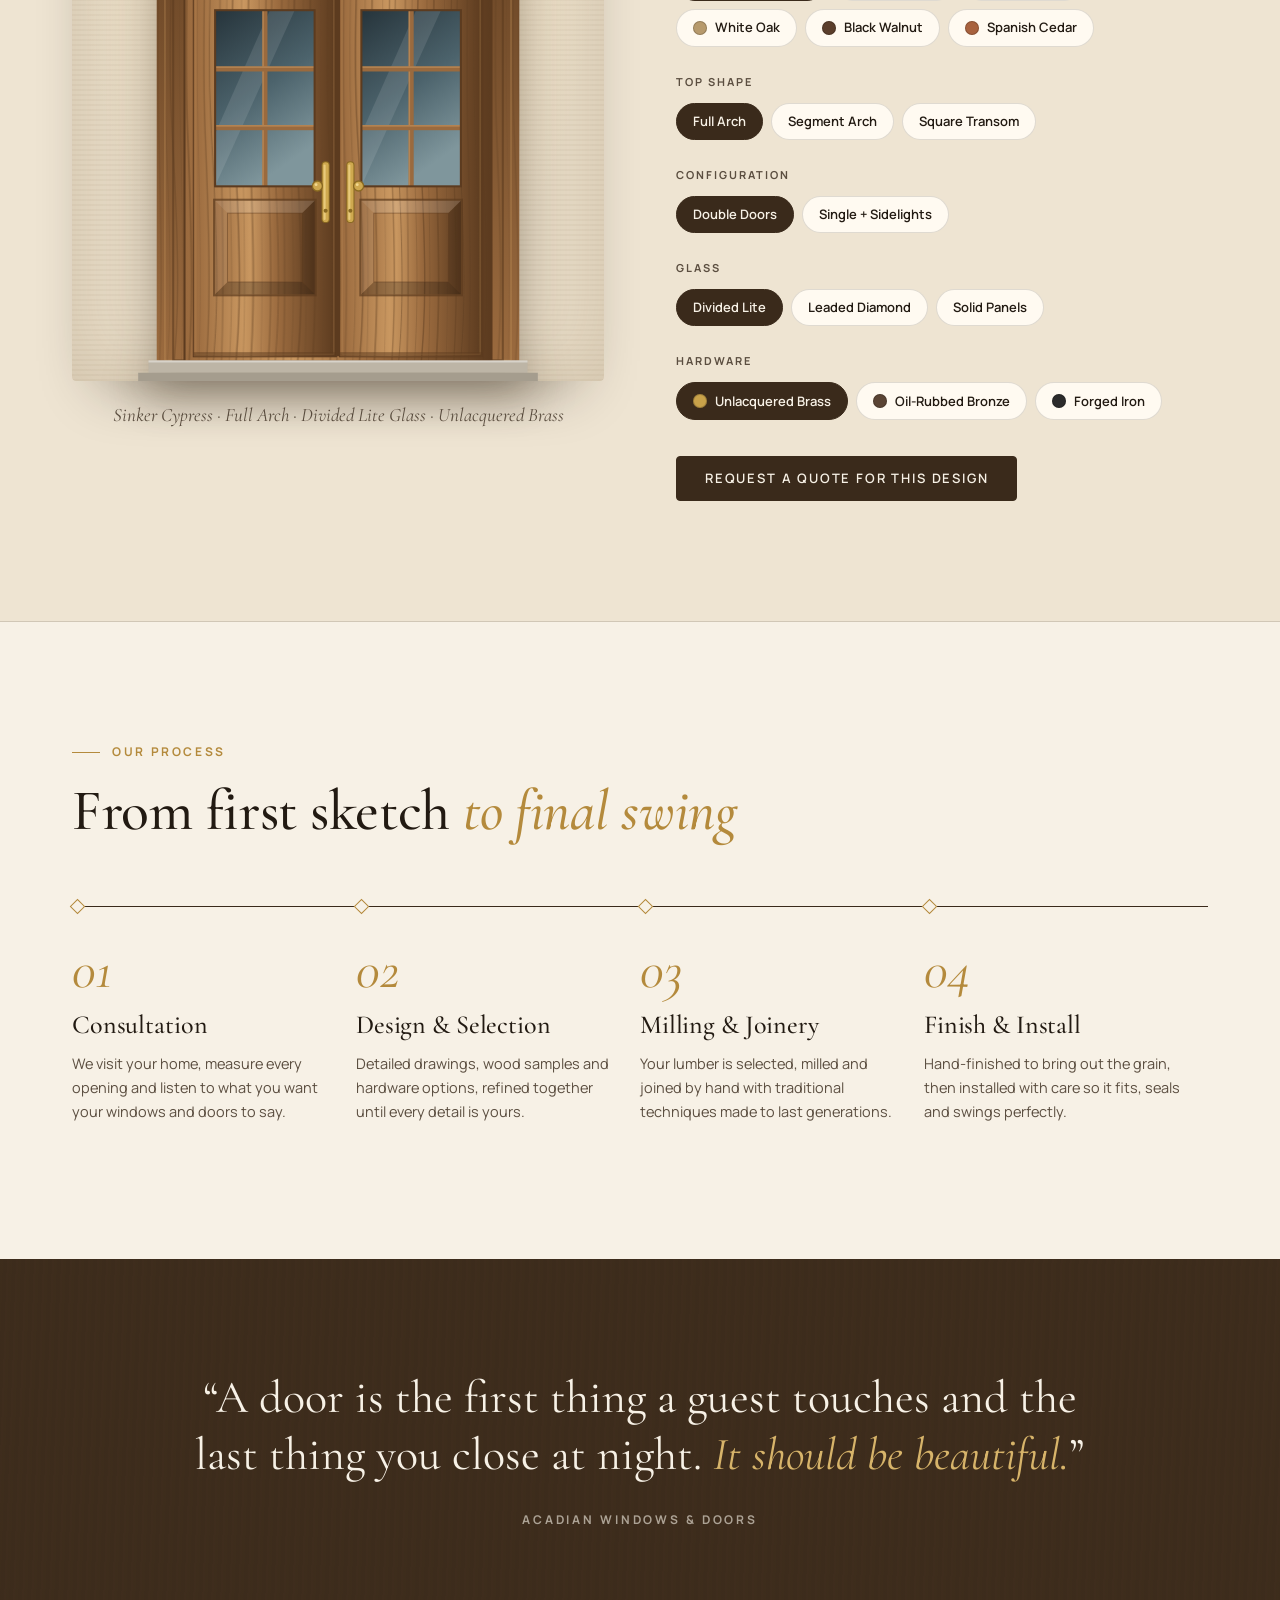
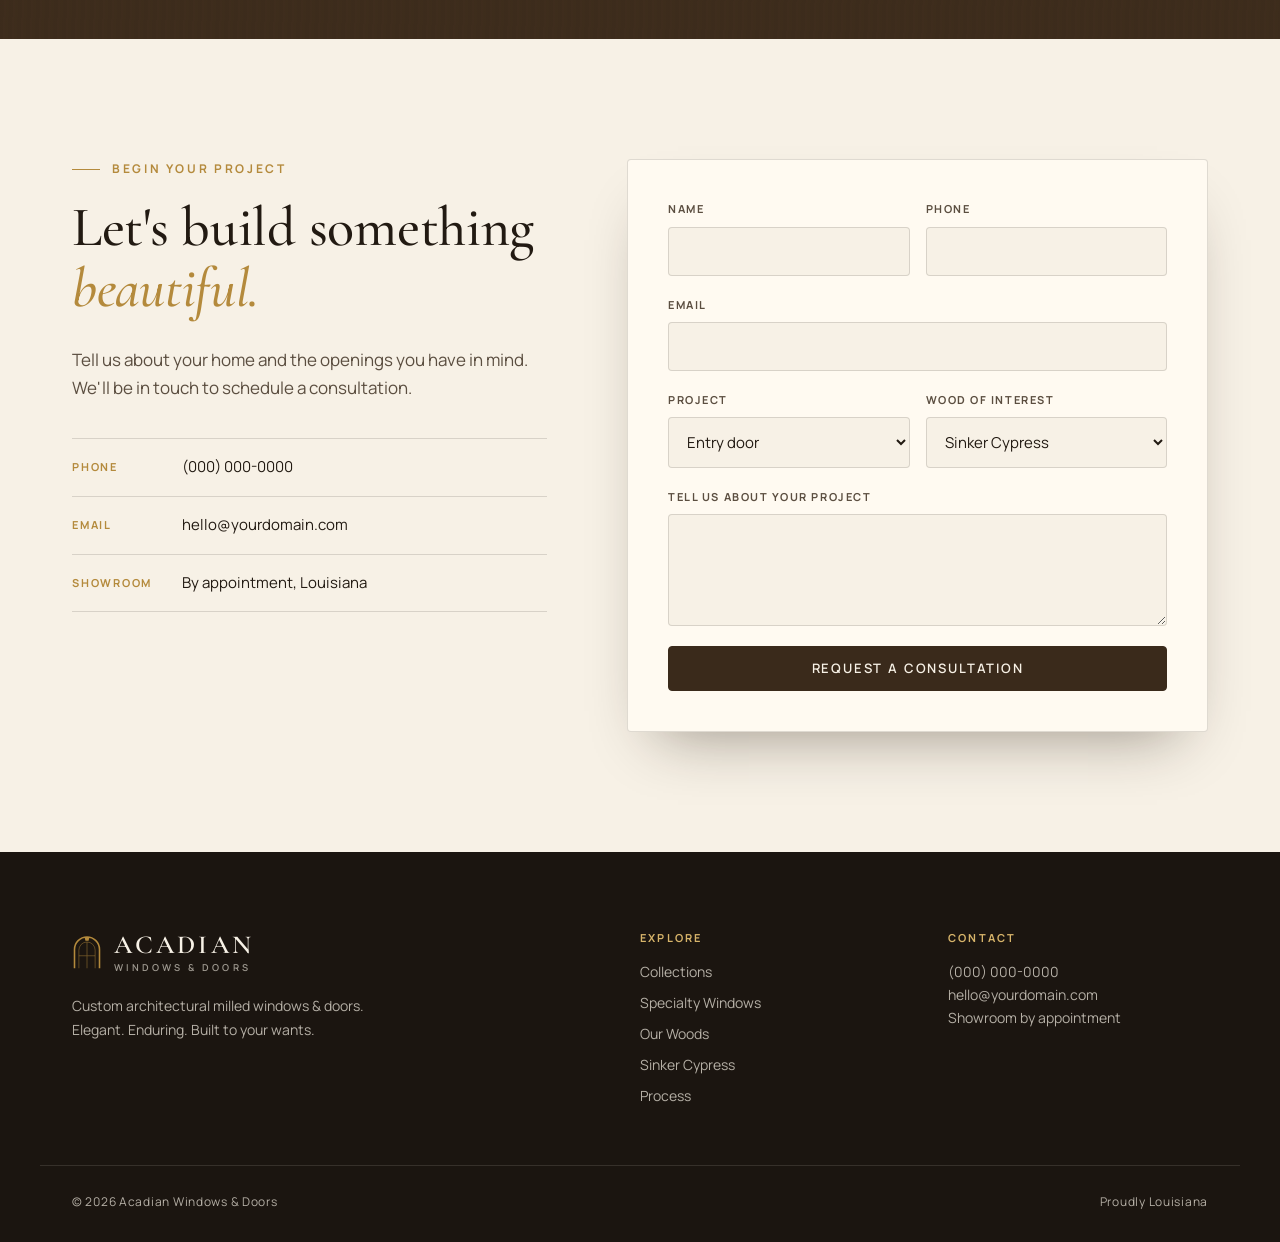
==== commit c3e76b0a: "Add specialty windows: showcase, statement collection, and window designer Adds round, oval, octagon" ====
--- a/index.html
+++ b/index.html
@@ -34,6 +34,7 @@
 
       <nav class="main-nav" aria-label="Primary">
         <a href="#collections">Collections</a>
+        <a href="#specialty">Specialty Windows</a>
         <a href="#woods">Our Woods</a>
         <a href="#design">Design Your Door</a>
         <a href="#process">Process</a>
@@ -143,6 +144,121 @@
               <a href="#contact" class="link-arrow">Start a design</a>
             </div>
           </article>
+        </div>
+      </div>
+    </section>
+
+    <!-- ============ SPECIALTY WINDOWS: SHOWCASE ============ -->
+    <section class="section specialty" id="specialty">
+      <div class="container specialty-grid">
+        <div class="specialty-copy">
+          <p class="eyebrow">Specialty Windows</p>
+          <h2>Circles, ovals &amp; <em>shapes no catalog carries.</em></h2>
+          <p>Round oculus windows, French Creole œil-de-bœuf ovals, Gothic lancets and sunburst demilunes. These are the windows people slow down on the street to admire, and the ones most shops won't touch.</p>
+          <p>Every curve is laid out full size and built up from glued segments or bent laminations, then hand-shaped so the joints disappear and the frame stays true for generations.</p>
+          <ul class="specialty-points">
+            <li><span>Any shape</span>Round, oval, octagonal, pointed, lobed or one you sketch</li>
+            <li><span>Any glass</span>True divided lites, leaded, cathedral amber or antique green</li>
+            <li><span>Fixed or operable</span>Stationary, pivoting or hinged to open</li>
+            <li><span>Perfectly matched</span>Milled from the same wood as your doors</li>
+          </ul>
+          <a href="#window-design" class="btn">Design a Statement Window</a>
+        </div>
+        <div class="specialty-art">
+          <div class="specialty-wall">
+            <div class="specialty-window" data-special='{"shape":"circle","pattern":"rose","glass":"amber","wood":"sinker-cypress"}'></div>
+          </div>
+          <p class="hero-caption">Shown: Rose oculus in sinker cypress with cathedral amber glass</p>
+        </div>
+      </div>
+    </section>
+
+    <!-- ============ SPECIALTY WINDOWS: GALLERY ============ -->
+    <section class="section specialty-gallery" id="specialty-gallery">
+      <div class="container">
+        <div class="section-head">
+          <p class="eyebrow">The Statement Collection</p>
+          <h2>Windows that <em>become the landmark</em></h2>
+          <p>Eight of our favorite shapes to start the conversation. Each can be made in any size, any wood, and any pattern of muntins and glass.</p>
+        </div>
+        <div class="special-grid">
+          <article class="special-card">
+            <div class="special-art" data-special='{"shape":"circle","pattern":"wheel","glass":"clear","wood":"sinker-cypress"}'></div>
+            <h3>Wagon Wheel Oculus</h3>
+            <p>Eight spokes and a turned hub. The quintessential gable window.</p>
+          </article>
+          <article class="special-card">
+            <div class="special-art" data-special='{"shape":"oval","pattern":"cross","glass":"clear","wood":"mahogany"}'></div>
+            <h3>Œil-de-Bœuf</h3>
+            <p>The "bull's-eye" oval of French Creole architecture, with a classic cross and ring.</p>
+          </article>
+          <article class="special-card">
+            <div class="special-art" data-special='{"shape":"circle","pattern":"rose","glass":"amber","wood":"walnut"}'></div>
+            <h3>Rose Window</h3>
+            <p>Concentric rings and rosettes glowing with cathedral amber glass.</p>
+          </article>
+          <article class="special-card">
+            <div class="special-art" data-special='{"shape":"quatrefoil","pattern":"leaded","glass":"green","wood":"white-oak"}'></div>
+            <h3>Quatrefoil</h3>
+            <p>A four-lobed Gothic Revival accent in leaded antique green glass.</p>
+          </article>
+          <article class="special-card">
+            <div class="special-art" data-special='{"shape":"gothic","pattern":"wheel","glass":"clear","wood":"heart-pine"}'></div>
+            <h3>Gothic Lancet</h3>
+            <p>A pointed-arch window with radiating tracery, made for chapels and stair halls.</p>
+          </article>
+          <article class="special-card">
+            <div class="special-art" data-special='{"shape":"octagon","pattern":"grid","glass":"clear","wood":"spanish-cedar"}'></div>
+            <h3>Octagon</h3>
+            <p>Crisp and geometric. Beautiful in a stairwell, bath or dormer.</p>
+          </article>
+          <article class="special-card">
+            <div class="special-art" data-special='{"shape":"demilune","pattern":"sunburst","glass":"amber","wood":"sinker-cypress"}'></div>
+            <h3>Sunburst Demilune</h3>
+            <p>A half-round fanlight to crown an entry, a window, or an interior arch.</p>
+          </article>
+          <article class="special-card">
+            <div class="special-art" data-special='{"shape":"eyebrow","pattern":"grid","glass":"clear","wood":"mahogany"}'></div>
+            <h3>Eyebrow</h3>
+            <p>A long, gentle curve that softens a roofline or tops a run of windows.</p>
+          </article>
+        </div>
+      </div>
+    </section>
+
+    <!-- ============ SPECIALTY WINDOWS: DESIGNER ============ -->
+    <section class="section design window-design" id="window-design">
+      <div class="container design-grid">
+        <div class="design-preview">
+          <div class="design-stage window-stage">
+            <div id="config-window"></div>
+          </div>
+          <p class="design-summary" id="window-summary"></p>
+        </div>
+
+        <div class="design-controls">
+          <p class="eyebrow">Design a Statement Window</p>
+          <h2>Your shape, <em>your story.</em></h2>
+          <p class="design-intro">Mix a shape, a muntin pattern, the glass and the wood. Your real window will be drawn to your exact opening.</p>
+
+          <fieldset class="control">
+            <legend>Shape</legend>
+            <div class="chips" data-woption="shape"></div>
+          </fieldset>
+          <fieldset class="control">
+            <legend>Pattern</legend>
+            <div class="chips" data-woption="pattern"></div>
+          </fieldset>
+          <fieldset class="control">
+            <legend>Glass</legend>
+            <div class="chips chips-swatch" data-woption="glass"></div>
+          </fieldset>
+          <fieldset class="control">
+            <legend>Wood</legend>
+            <div class="chips" data-woption="wood"></div>
+          </fieldset>
+
+          <a href="#contact" class="btn" id="window-cta">Request a Quote for This Window</a>
         </div>
       </div>
     </section>
@@ -308,6 +424,7 @@
                 <option>Entry door</option>
                 <option>French / gallery doors</option>
                 <option>Windows</option>
+                <option>Specialty / round windows</option>
                 <option>Whole-home package</option>
                 <option>Something else</option>
               </select>
@@ -346,6 +463,7 @@
       <div>
         <h4>Explore</h4>
         <a href="#collections">Collections</a>
+        <a href="#specialty">Specialty Windows</a>
         <a href="#woods">Our Woods</a>
         <a href="#sinker-cypress">Sinker Cypress</a>
         <a href="#process">Process</a>
--- a/styles.css
+++ b/styles.css
@@ -777,3 +777,123 @@
   .footer-grid { grid-template-columns: 1fr; }
   .footer-bottom { flex-direction: column; gap: 6px; }
 }
+
+/* =========================================================
+   Specialty windows
+   ========================================================= */
+.specialty {
+  background:
+    radial-gradient(ellipse at 75% 40%, rgba(201, 139, 58, .16), transparent 60%),
+    var(--cream);
+  border-top: 1px solid var(--line);
+}
+.specialty-grid {
+  display: grid;
+  grid-template-columns: 1fr 1fr;
+  gap: 72px;
+  align-items: center;
+}
+.specialty-copy h2 { font-size: clamp(36px, 4.5vw, 58px); }
+.specialty-copy > p:not(.eyebrow) { color: var(--ink-soft); font-size: 16.5px; }
+.specialty-points {
+  list-style: none;
+  padding: 0;
+  margin: 30px 0 36px;
+  display: grid;
+  grid-template-columns: 1fr 1fr;
+  gap: 0 28px;
+}
+.specialty-points li {
+  padding: 16px 0;
+  border-top: 1px solid var(--line);
+  font-size: 13.5px;
+  color: var(--ink-soft);
+}
+.specialty-points span {
+  display: block;
+  font-family: var(--serif);
+  font-size: 21px;
+  color: var(--ink);
+  margin-bottom: 2px;
+}
+.specialty-wall {
+  aspect-ratio: 1;
+  display: flex;
+  align-items: center;
+  justify-content: center;
+  padding: 11%;
+  border-radius: var(--radius);
+  clip-path: polygon(50% 0, 100% 38%, 100% 100%, 0 100%, 0 38%);
+  background:
+    radial-gradient(circle at 50% 56%, rgba(255, 214, 140, .55), transparent 55%),
+    repeating-linear-gradient(0deg, rgba(120, 95, 60, .06) 0 2px, transparent 2px 6px),
+    var(--plaster);
+  box-shadow: inset 0 0 90px rgba(110, 80, 40, .22);
+}
+.specialty-wall .specialty-window { width: 78%; margin-top: 18%; }
+.specialty-window svg { width: 100%; height: auto; filter: drop-shadow(0 18px 24px rgba(40, 25, 10, .35)); }
+
+.specialty-gallery { background: #fffaf1; border-top: 1px solid var(--line); }
+.special-grid {
+  display: grid;
+  grid-template-columns: repeat(4, 1fr);
+  gap: 24px;
+}
+.special-card {
+  background: var(--cream);
+  border: 1px solid var(--line);
+  border-radius: var(--radius);
+  padding: 0 0 24px;
+  overflow: hidden;
+  transition: transform .35s, box-shadow .35s;
+}
+.special-card:hover { transform: translateY(-6px); box-shadow: var(--shadow); }
+.special-art {
+  aspect-ratio: 1;
+  display: flex;
+  align-items: center;
+  justify-content: center;
+  padding: 26px;
+  margin-bottom: 20px;
+  background:
+    radial-gradient(circle at 50% 50%, rgba(255, 236, 200, .8), transparent 70%),
+    var(--plaster);
+  border-bottom: 1px solid var(--line);
+}
+.special-art svg { width: 100%; height: 100%; filter: drop-shadow(0 10px 14px rgba(40, 25, 10, .3)); }
+.special-card h3 { font-size: 24px; margin: 0 22px 6px; }
+.special-card p { font-size: 13.5px; color: var(--ink-soft); margin: 0 22px; }
+
+.window-stage {
+  aspect-ratio: 1;
+  display: flex;
+  align-items: center;
+  justify-content: center;
+  padding: 40px;
+  border-radius: 50%;
+}
+.window-stage > div { width: 100%; height: 100%; display: flex; align-items: center; }
+#config-window svg { width: 100%; height: 100%; filter: drop-shadow(0 16px 22px rgba(40, 25, 10, .35)); }
+
+@media (max-width: 1180px) {
+  .main-nav { gap: 20px; }
+  .main-nav a:not(.btn) { font-size: 12.5px; letter-spacing: .03em; }
+}
+@media (max-width: 1080px) {
+  .special-grid { grid-template-columns: repeat(2, 1fr); }
+  .specialty-grid { gap: 48px; }
+}
+@media (max-width: 880px) {
+  .specialty-grid { grid-template-columns: 1fr; }
+  .specialty-art { max-width: 460px; margin: 0 auto; width: 100%; }
+  .main-nav { gap: 0; }
+}
+@media (max-width: 600px) {
+  .specialty-points { grid-template-columns: 1fr; }
+  .special-grid { grid-template-columns: 1fr 1fr; gap: 14px; }
+  .special-art { padding: 14px; margin-bottom: 14px; }
+  .special-card { padding-bottom: 16px; }
+  .special-card h3 { font-size: 19px; margin: 0 14px 4px; }
+  .special-card p { font-size: 12.5px; margin: 0 14px; }
+  .window-stage { padding: 28px; }
+}
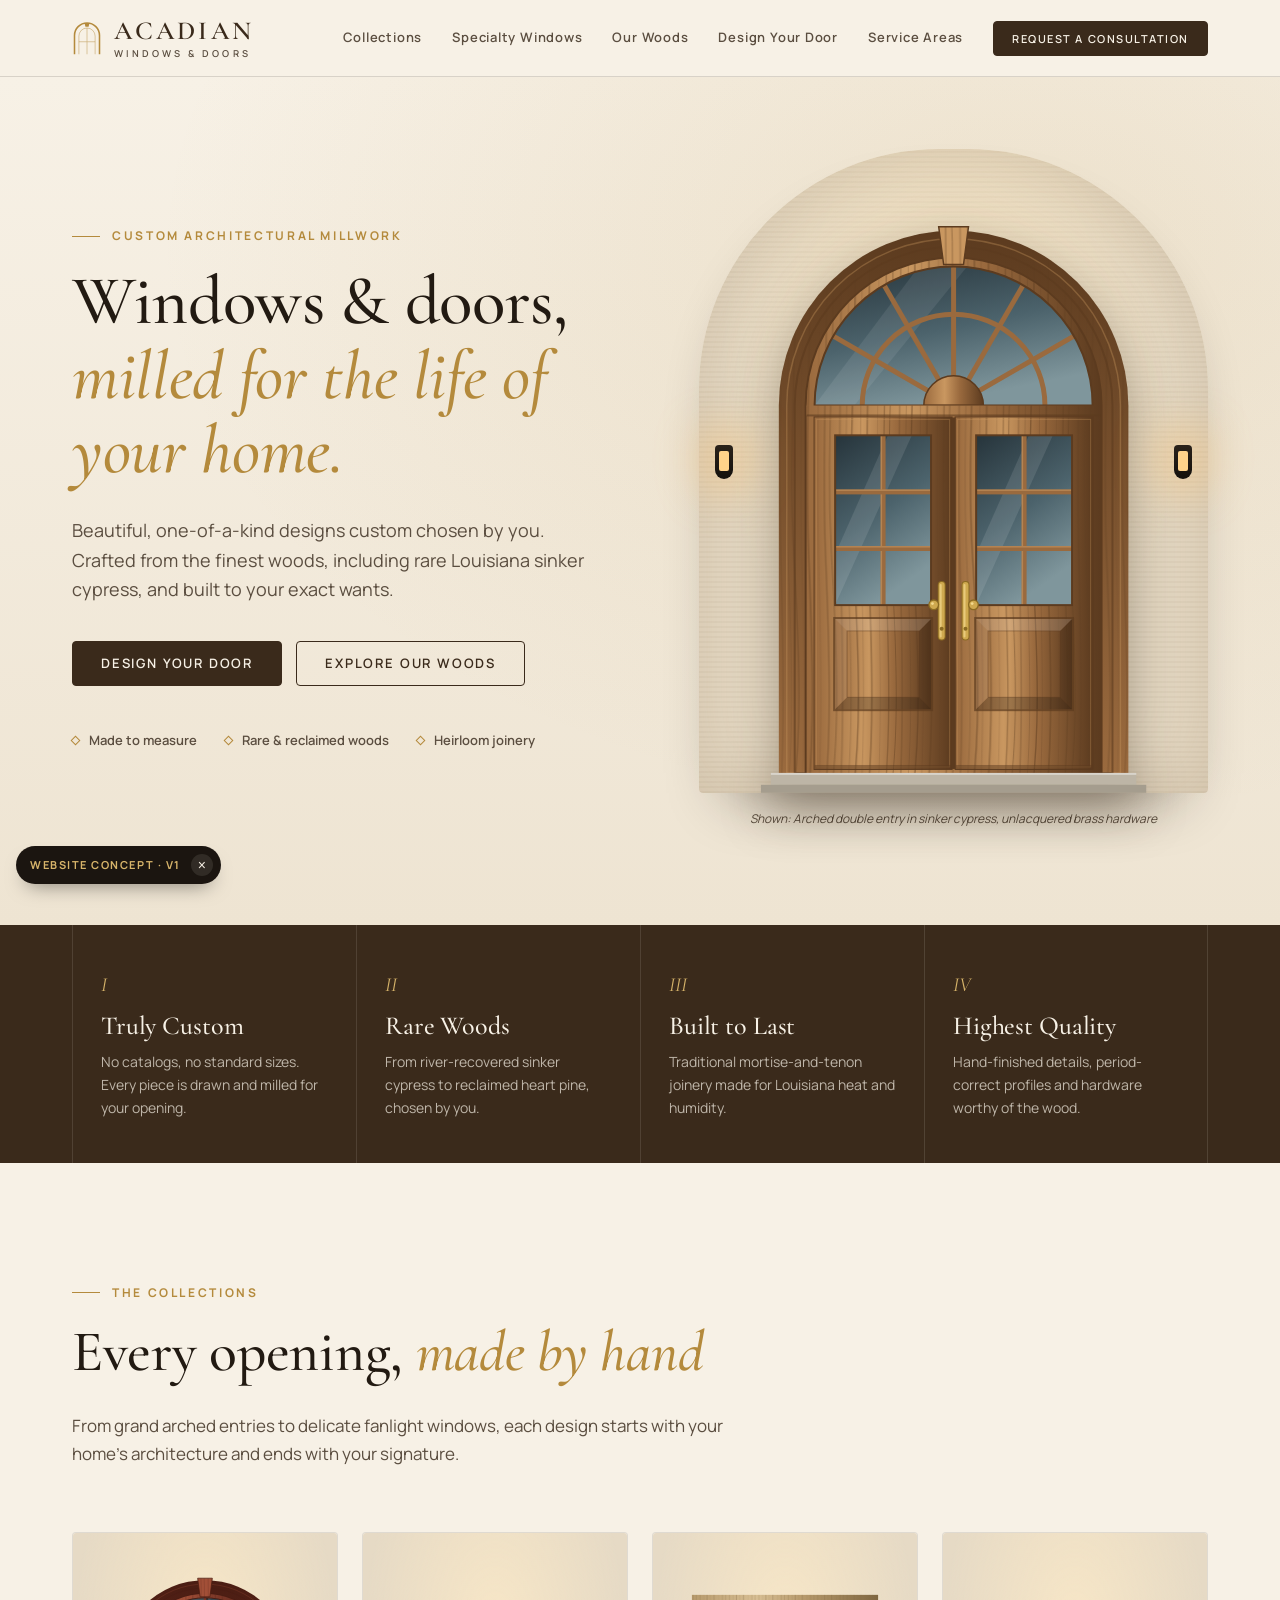
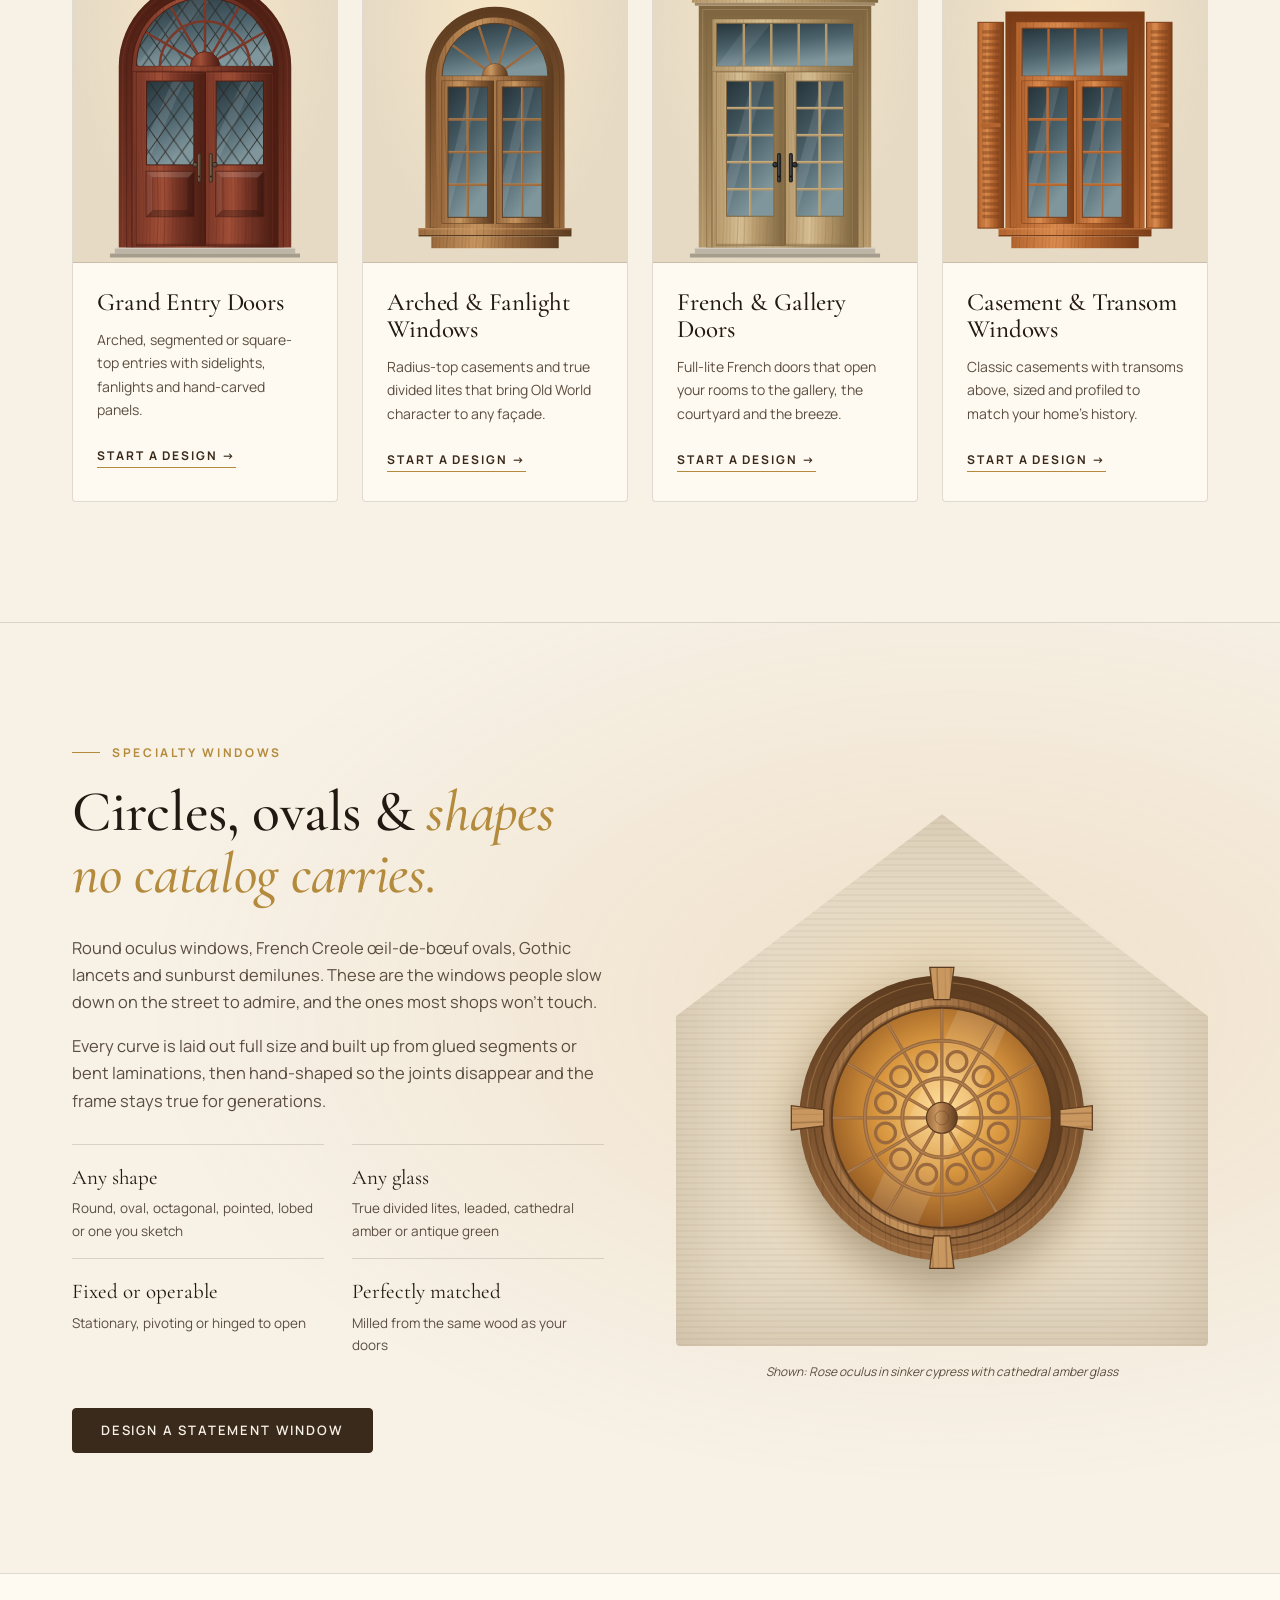
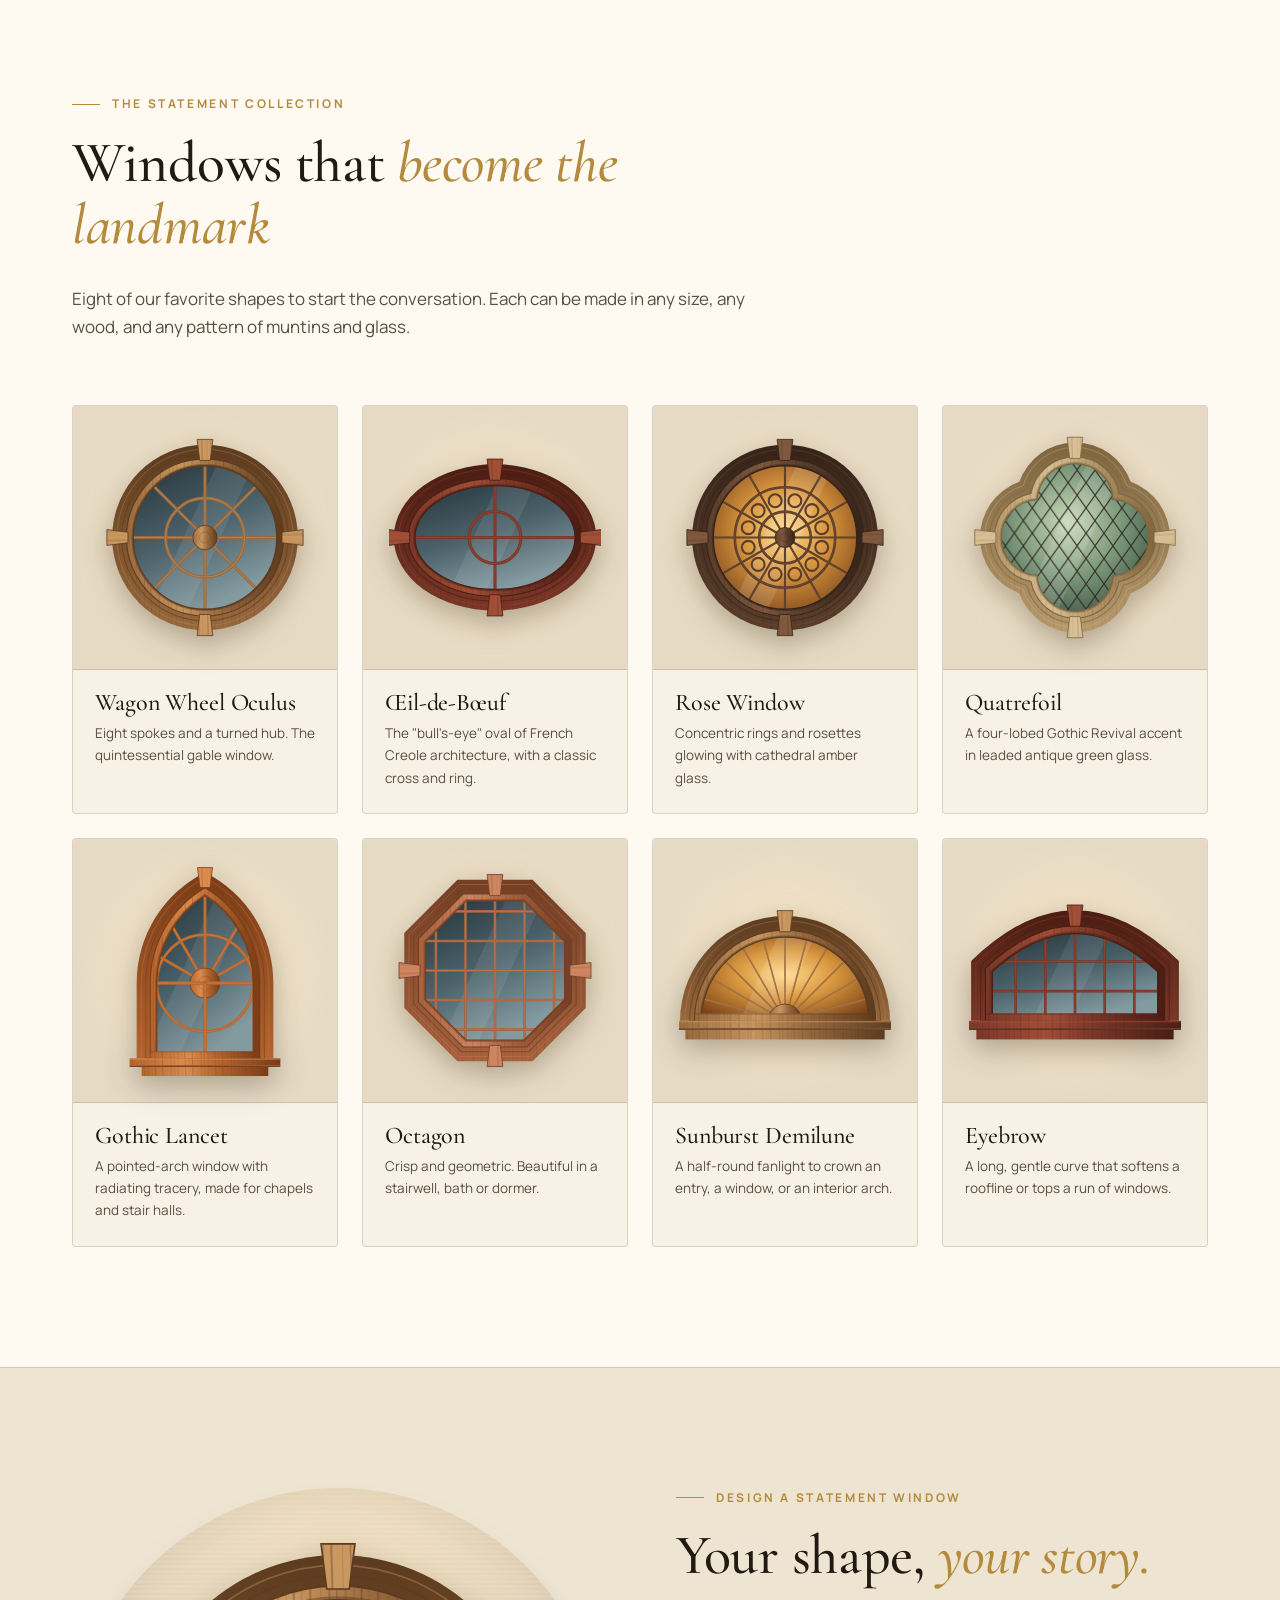
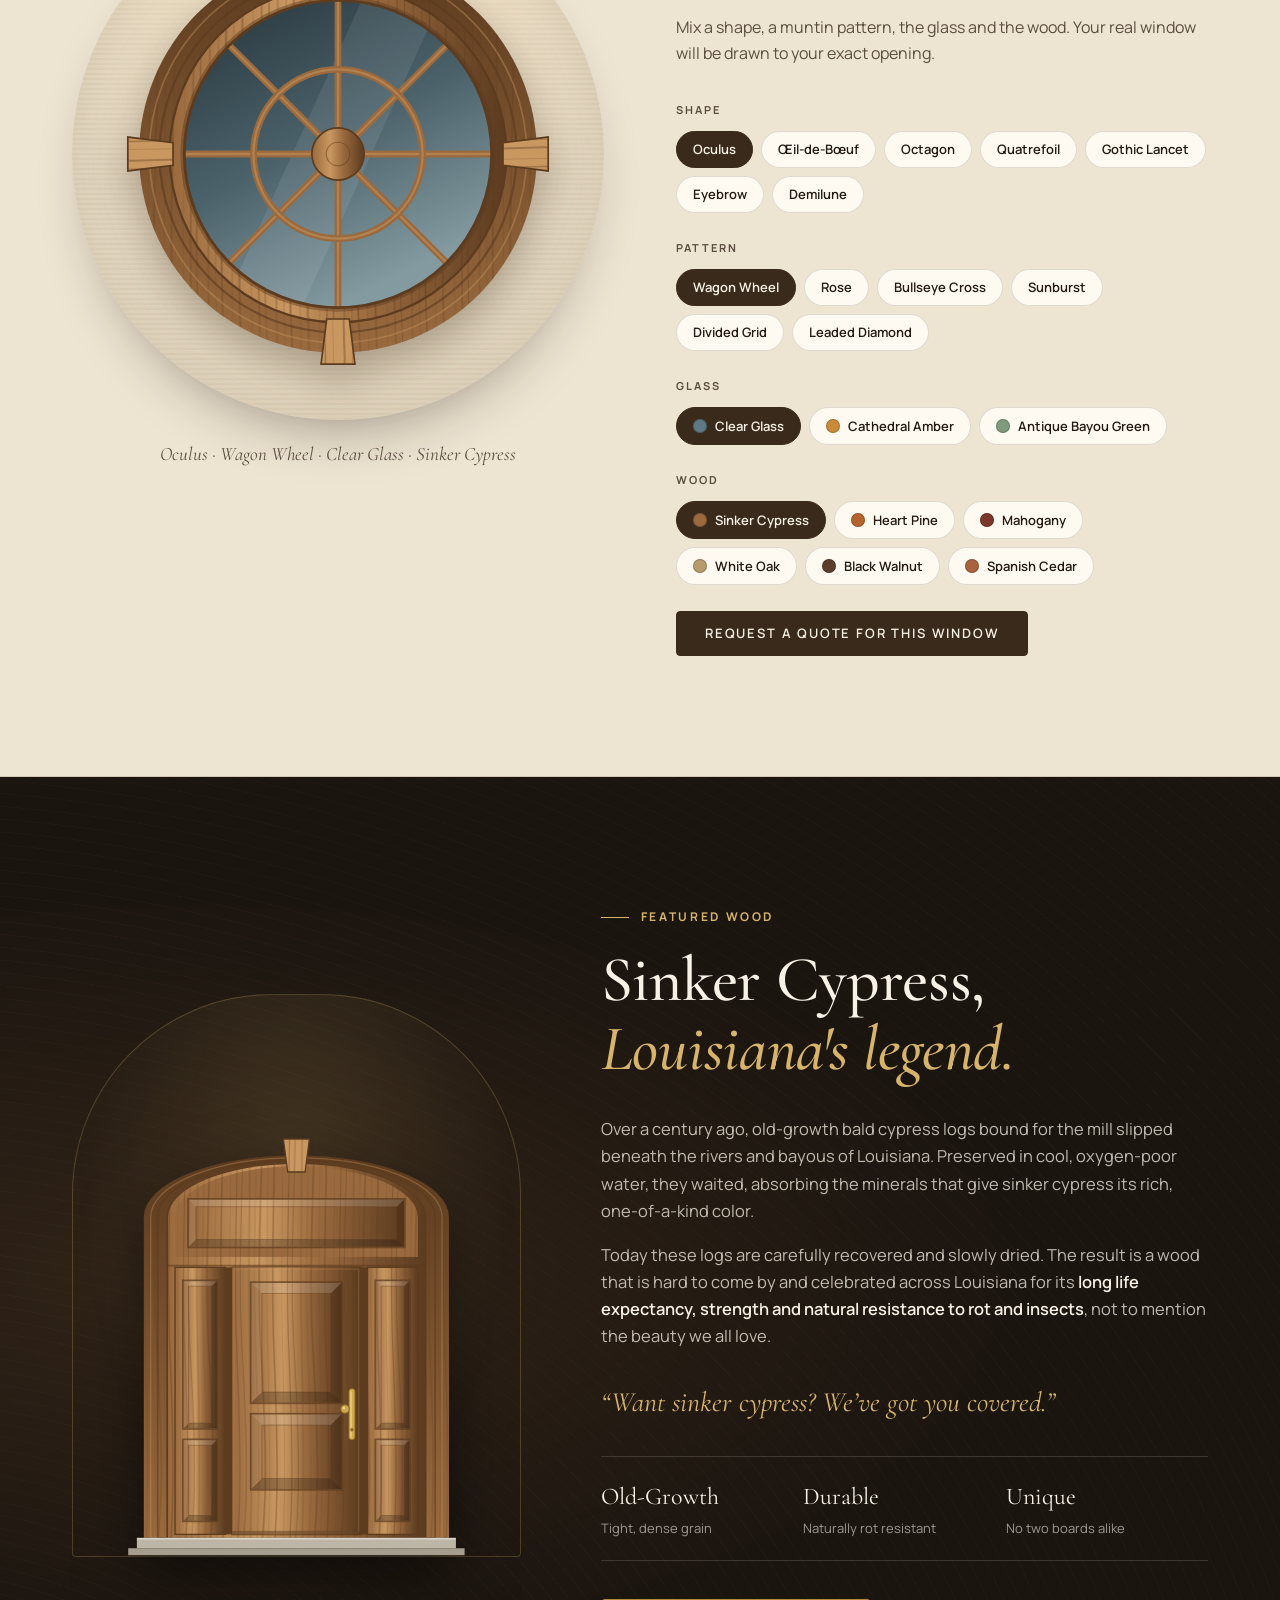
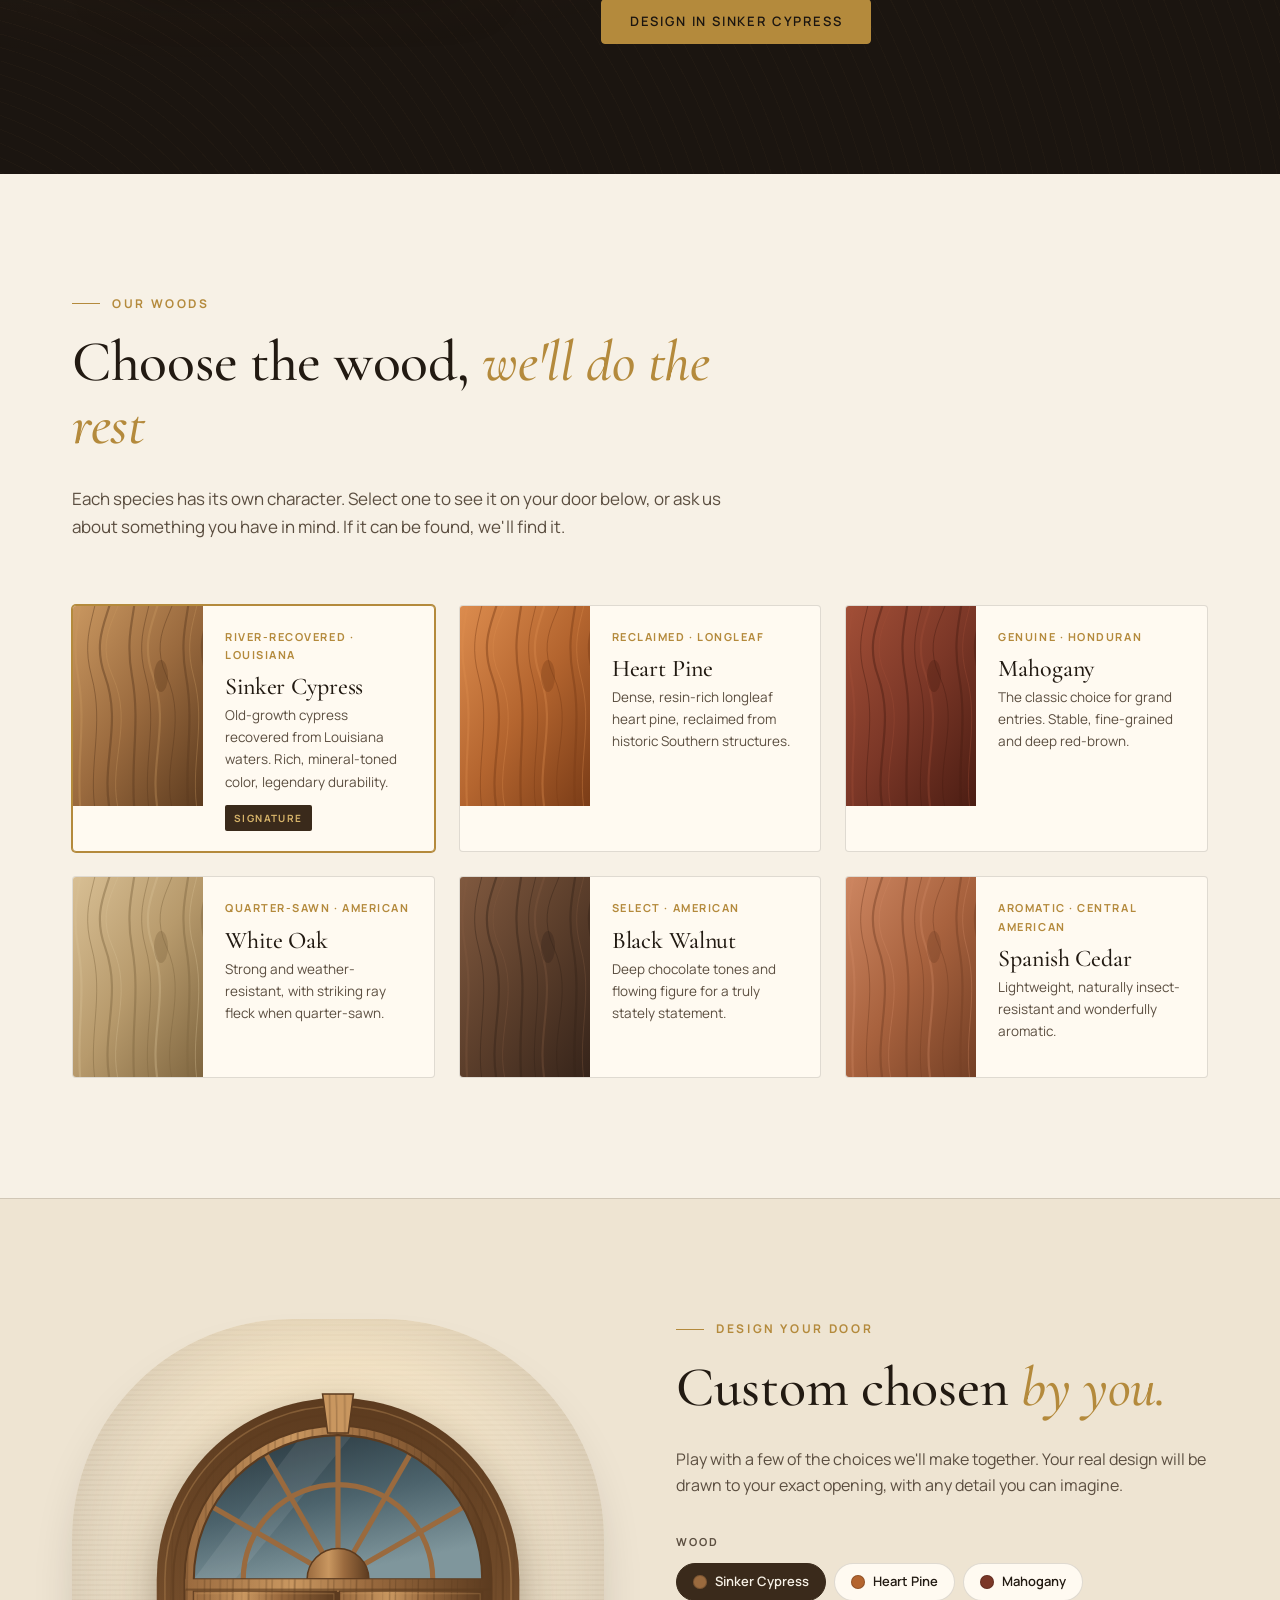
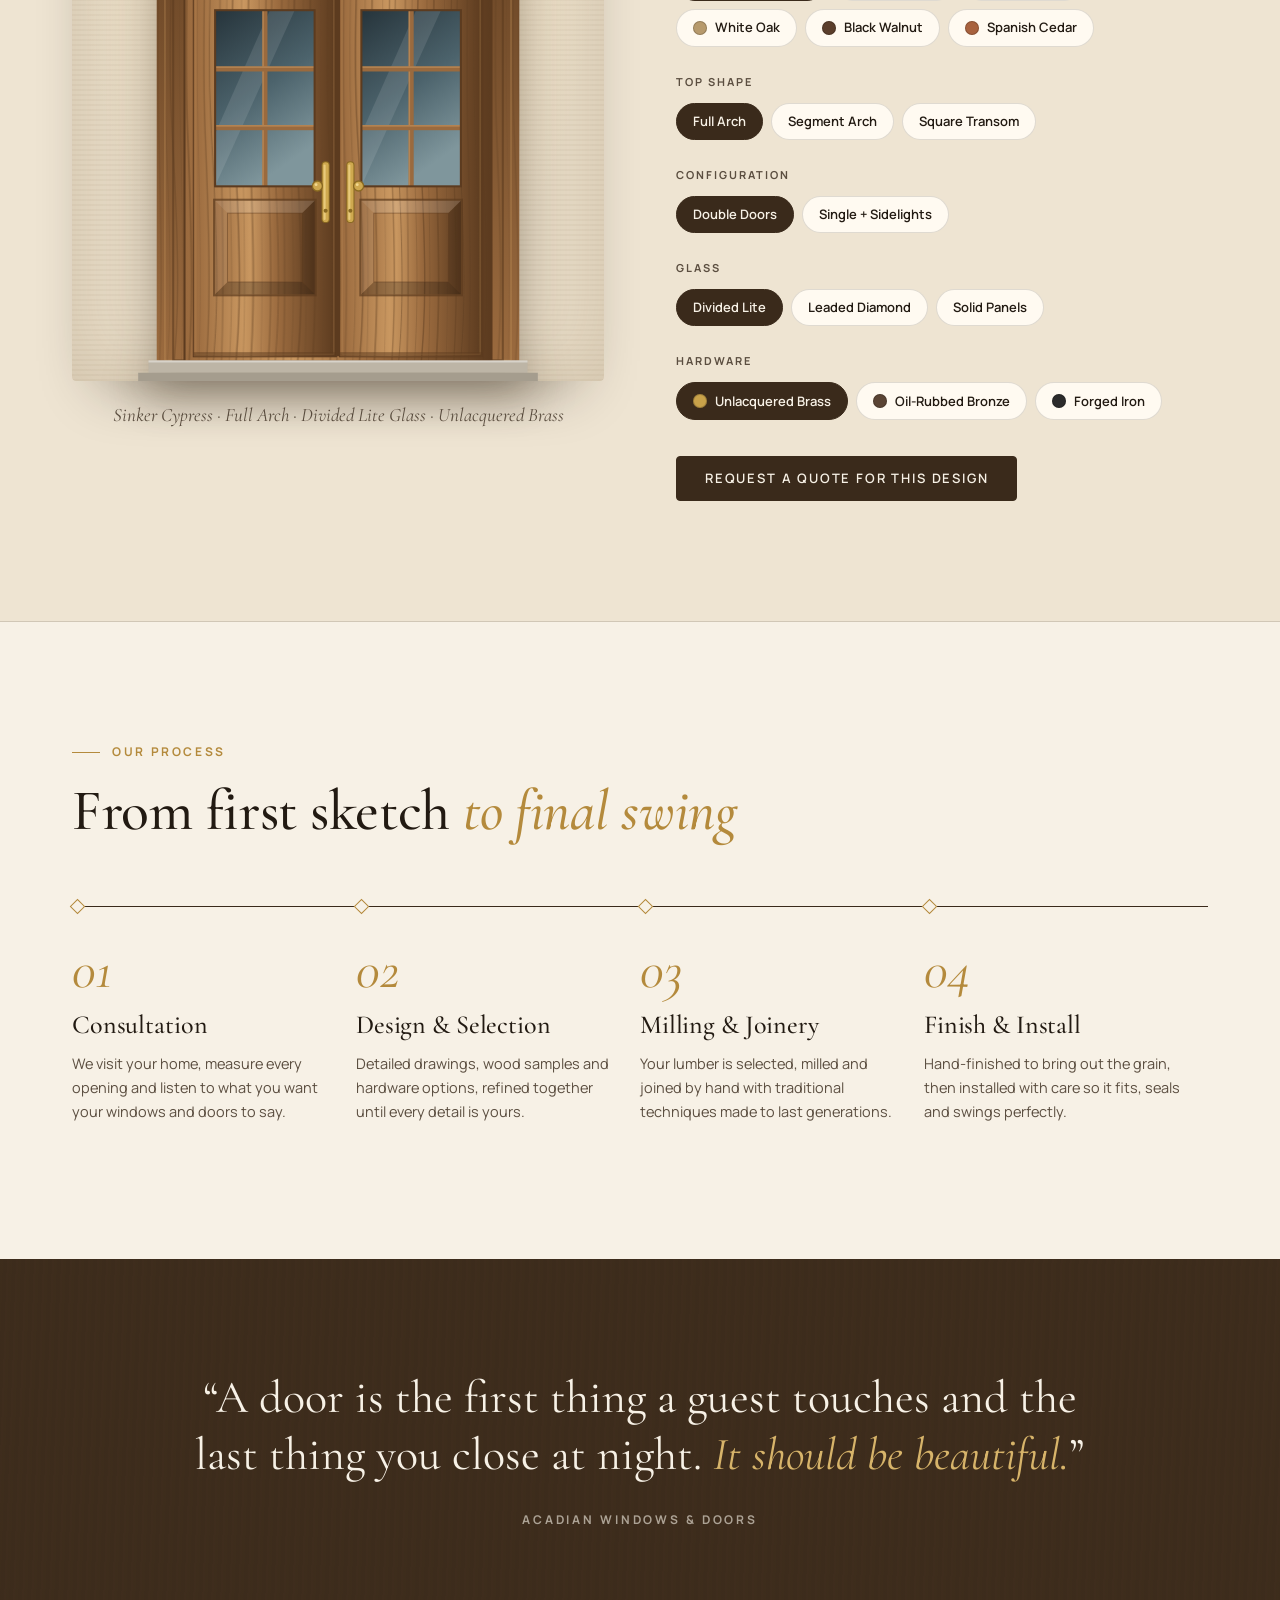
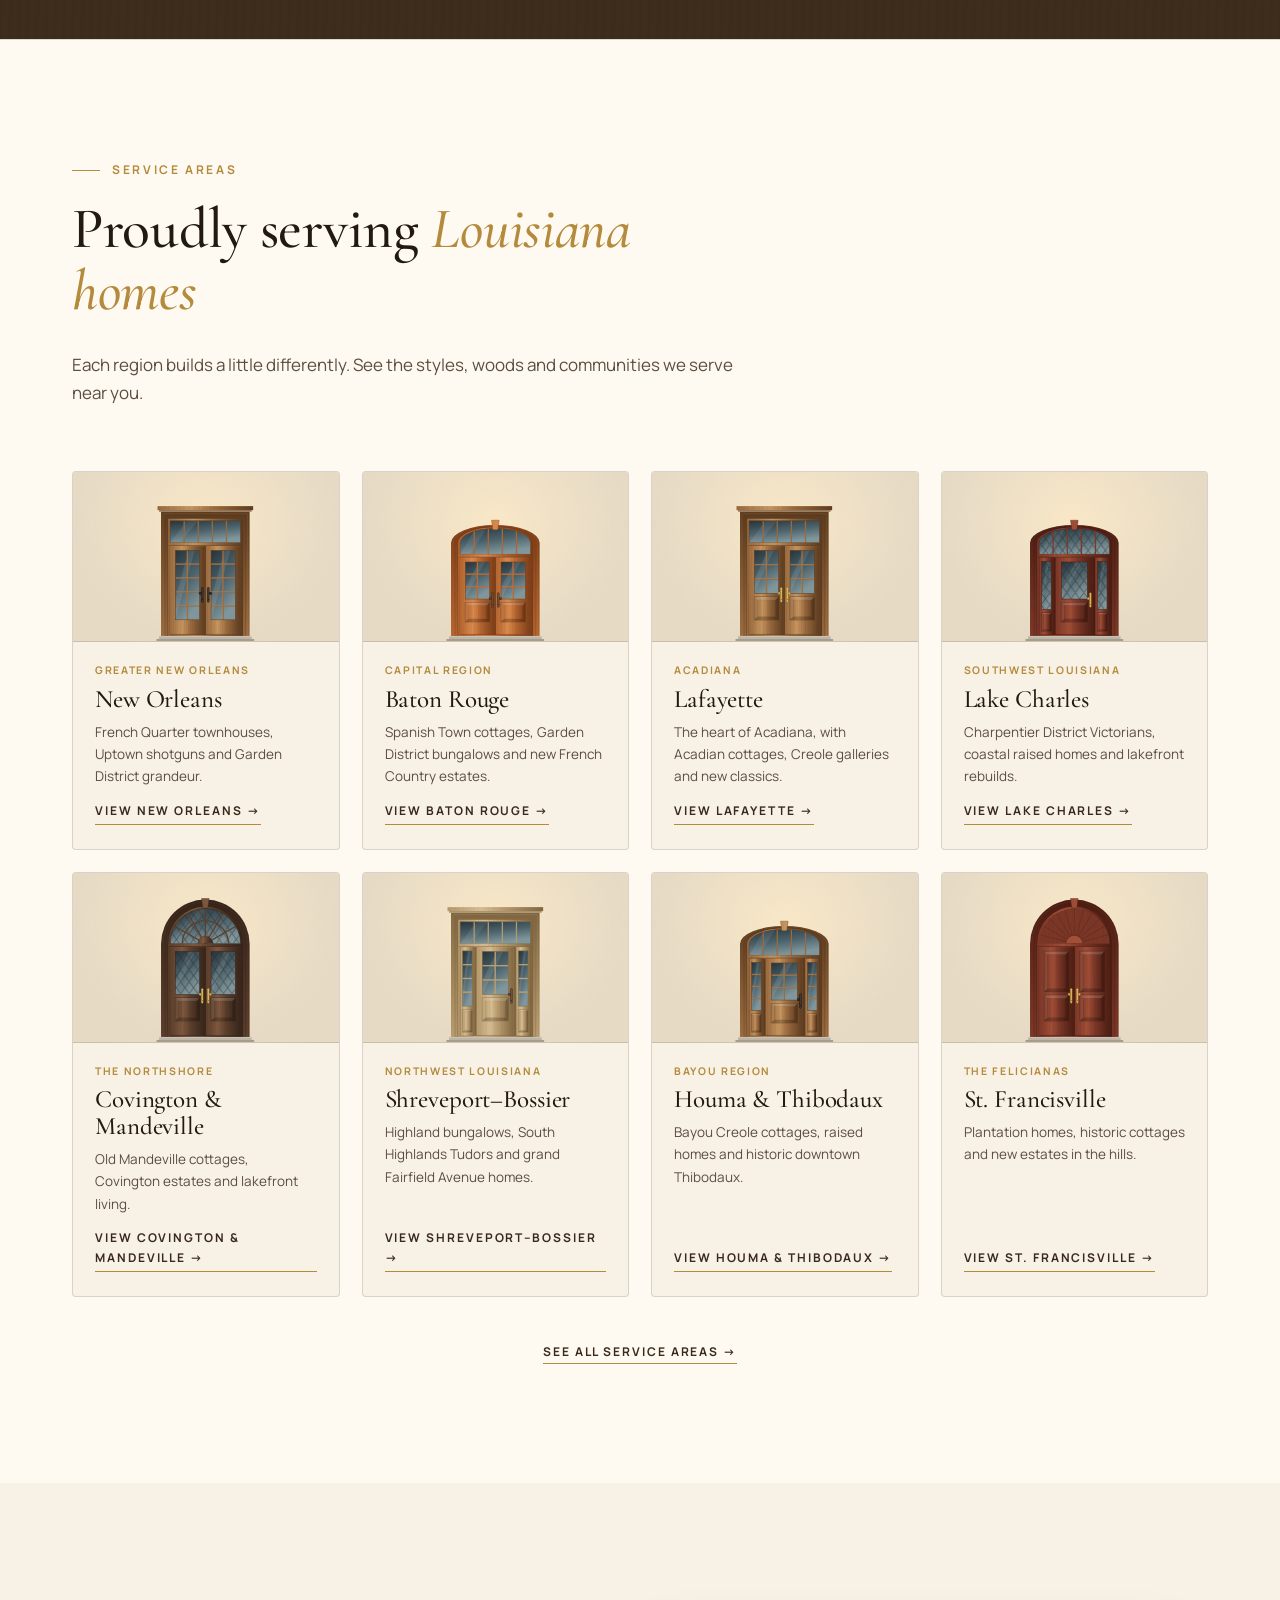
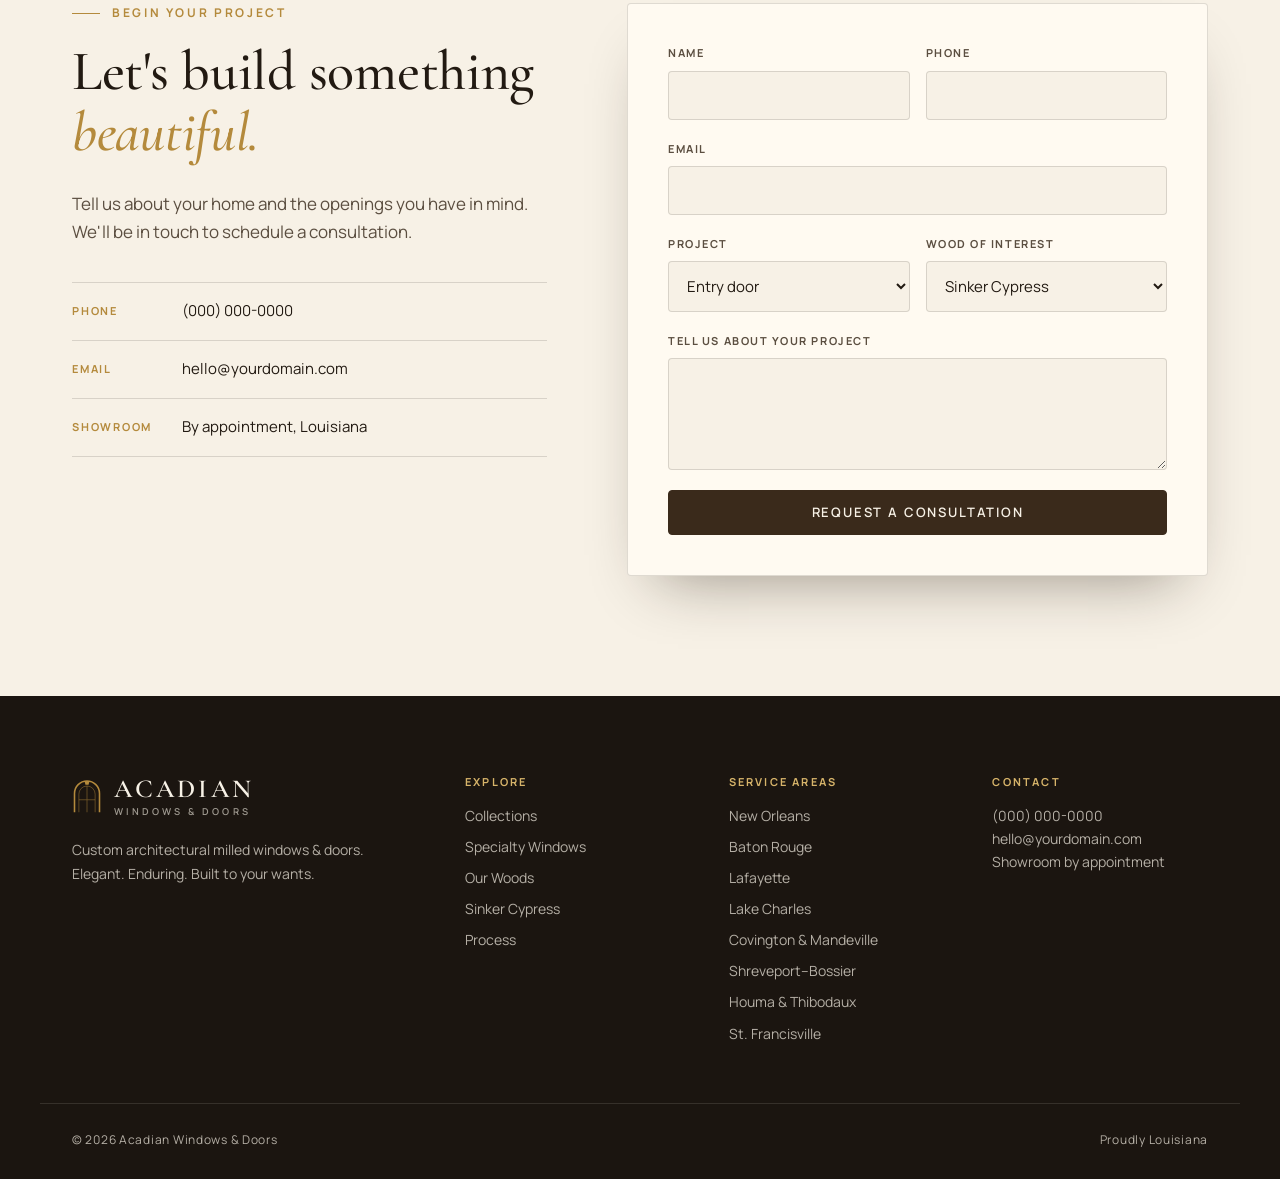
==== commit 7ab6cbab: "Add service-area location pages for local SEO Adds a service-areas hub and eight location pages (New" ====
--- a/index.html
+++ b/index.html
@@ -37,7 +37,7 @@
         <a href="#specialty">Specialty Windows</a>
         <a href="#woods">Our Woods</a>
         <a href="#design">Design Your Door</a>
-        <a href="#process">Process</a>
+        <a href="service-areas/index.html">Service Areas</a>
         <a href="#contact" class="btn btn-small">Request a Consultation</a>
       </nav>
     </div>
@@ -398,6 +398,94 @@
       </div>
     </section>
 
+    <!-- AREAS:START -->
+    <!-- Generated by scripts/build-locations.mjs; edit scripts/locations.mjs instead. -->
+    <section class="section home-areas" id="service-areas">
+      <div class="container">
+        <div class="section-head">
+          <p class="eyebrow">Service Areas</p>
+          <h2>Proudly serving <em>Louisiana homes</em></h2>
+          <p>Each region builds a little differently. See the styles, woods and communities we serve near you.</p>
+        </div>
+        <div class="area-grid">
+          <a class="area-card" href="service-areas/new-orleans.html">
+            <div class="area-art" data-door='{"wood":"sinker-cypress","top":"square","glass":"divided","layout":"double","hardware":"iron","lite":"full"}'></div>
+            <div class="area-body">
+              <p class="area-region">Greater New Orleans</p>
+              <h3>New Orleans</h3>
+              <p>French Quarter townhouses, Uptown shotguns and Garden District grandeur.</p>
+              <span class="link-arrow">View New Orleans</span>
+            </div>
+          </a>
+          <a class="area-card" href="service-areas/baton-rouge.html">
+            <div class="area-art" data-door='{"wood":"heart-pine","top":"segment","glass":"divided","layout":"double","hardware":"bronze","lite":"upper"}'></div>
+            <div class="area-body">
+              <p class="area-region">Capital Region</p>
+              <h3>Baton Rouge</h3>
+              <p>Spanish Town cottages, Garden District bungalows and new French Country estates.</p>
+              <span class="link-arrow">View Baton Rouge</span>
+            </div>
+          </a>
+          <a class="area-card" href="service-areas/lafayette.html">
+            <div class="area-art" data-door='{"wood":"sinker-cypress","top":"square","glass":"divided","layout":"double","hardware":"brass","lite":"upper"}'></div>
+            <div class="area-body">
+              <p class="area-region">Acadiana</p>
+              <h3>Lafayette</h3>
+              <p>The heart of Acadiana, with Acadian cottages, Creole galleries and new classics.</p>
+              <span class="link-arrow">View Lafayette</span>
+            </div>
+          </a>
+          <a class="area-card" href="service-areas/lake-charles.html">
+            <div class="area-art" data-door='{"wood":"mahogany","top":"segment","glass":"leaded","layout":"single","hardware":"brass","lite":"upper"}'></div>
+            <div class="area-body">
+              <p class="area-region">Southwest Louisiana</p>
+              <h3>Lake Charles</h3>
+              <p>Charpentier District Victorians, coastal raised homes and lakefront rebuilds.</p>
+              <span class="link-arrow">View Lake Charles</span>
+            </div>
+          </a>
+          <a class="area-card" href="service-areas/northshore.html">
+            <div class="area-art" data-door='{"wood":"walnut","top":"arch","glass":"leaded","layout":"double","hardware":"brass","lite":"upper"}'></div>
+            <div class="area-body">
+              <p class="area-region">The Northshore</p>
+              <h3>Covington &amp; Mandeville</h3>
+              <p>Old Mandeville cottages, Covington estates and lakefront living.</p>
+              <span class="link-arrow">View Covington &amp; Mandeville</span>
+            </div>
+          </a>
+          <a class="area-card" href="service-areas/shreveport-bossier.html">
+            <div class="area-art" data-door='{"wood":"white-oak","top":"square","glass":"divided","layout":"single","hardware":"bronze","lite":"upper"}'></div>
+            <div class="area-body">
+              <p class="area-region">Northwest Louisiana</p>
+              <h3>Shreveport–Bossier</h3>
+              <p>Highland bungalows, South Highlands Tudors and grand Fairfield Avenue homes.</p>
+              <span class="link-arrow">View Shreveport–Bossier</span>
+            </div>
+          </a>
+          <a class="area-card" href="service-areas/houma-thibodaux.html">
+            <div class="area-art" data-door='{"wood":"sinker-cypress","top":"segment","glass":"divided","layout":"single","hardware":"iron","lite":"upper"}'></div>
+            <div class="area-body">
+              <p class="area-region">Bayou Region</p>
+              <h3>Houma &amp; Thibodaux</h3>
+              <p>Bayou Creole cottages, raised homes and historic downtown Thibodaux.</p>
+              <span class="link-arrow">View Houma &amp; Thibodaux</span>
+            </div>
+          </a>
+          <a class="area-card" href="service-areas/st-francisville.html">
+            <div class="area-art" data-door='{"wood":"mahogany","top":"arch","glass":"solid","layout":"double","hardware":"brass","lite":"upper"}'></div>
+            <div class="area-body">
+              <p class="area-region">The Felicianas</p>
+              <h3>St. Francisville</h3>
+              <p>Plantation homes, historic cottages and new estates in the hills.</p>
+              <span class="link-arrow">View St. Francisville</span>
+            </div>
+          </a>
+        </div>
+        <p class="all-areas"><a href="service-areas/index.html" class="link-arrow">See all service areas</a></p>
+      </div>
+    </section>
+    <!-- AREAS:END -->
+
     <!-- ============ CONTACT ============ -->
     <section class="section contact" id="contact">
       <div class="container contact-grid">
@@ -468,6 +556,19 @@
         <a href="#sinker-cypress">Sinker Cypress</a>
         <a href="#process">Process</a>
       </div>
+      <!-- FOOTER-AREAS:START -->
+      <div>
+        <h4>Service Areas</h4>
+        <a href="service-areas/new-orleans.html">New Orleans</a>
+        <a href="service-areas/baton-rouge.html">Baton Rouge</a>
+        <a href="service-areas/lafayette.html">Lafayette</a>
+        <a href="service-areas/lake-charles.html">Lake Charles</a>
+        <a href="service-areas/northshore.html">Covington &amp; Mandeville</a>
+        <a href="service-areas/shreveport-bossier.html">Shreveport–Bossier</a>
+        <a href="service-areas/houma-thibodaux.html">Houma &amp; Thibodaux</a>
+        <a href="service-areas/st-francisville.html">St. Francisville</a>
+      </div>
+      <!-- FOOTER-AREAS:END -->
       <div>
         <h4>Contact</h4>
         <p>(000) 000-0000<br>hello@yourdomain.com<br>Showroom by appointment</p>
--- a/styles.css
+++ b/styles.css
@@ -897,3 +897,251 @@
   .special-card p { font-size: 12.5px; margin: 0 14px; }
   .window-stage { padding: 28px; }
 }
+
+/* =========================================================
+   Service areas / location pages
+   ========================================================= */
+.footer-grid { grid-template-columns: 1.6fr 1fr 1fr 1fr; }
+
+.breadcrumb {
+  display: flex;
+  flex-wrap: wrap;
+  gap: 8px;
+  padding-top: 22px;
+  padding-bottom: 0;
+  font-size: 12px;
+  font-weight: 600;
+  letter-spacing: .06em;
+  color: var(--ink-soft);
+}
+.breadcrumb a { text-decoration: none; color: var(--brass); }
+.breadcrumb a:hover { text-decoration: underline; }
+.breadcrumb span { opacity: .6; }
+.breadcrumb [aria-current] { opacity: 1; }
+.main-nav a[aria-current="page"] { color: var(--brass); }
+
+.local-hero { padding-top: 40px; }
+.local-hero h1 { font-size: clamp(38px, 4.6vw, 62px); }
+.local-hero .lead { margin-bottom: 18px; }
+.local-hero .lead-2 { font-size: 16px; margin-bottom: 36px; }
+.hub-wall { padding: 70px 70px 70px; }
+
+/* style cards */
+.style-grid { display: grid; grid-template-columns: repeat(3, 1fr); gap: 24px; }
+.style-card {
+  background: #fffaf1;
+  border: 1px solid var(--line);
+  border-radius: var(--radius);
+  overflow: hidden;
+}
+.style-art {
+  aspect-ratio: 5 / 4;
+  display: flex;
+  align-items: flex-end;
+  justify-content: center;
+  padding: 24px 24px 0;
+  background:
+    radial-gradient(ellipse at 50% 30%, rgba(255, 236, 200, .75), transparent 70%),
+    var(--plaster);
+  border-bottom: 1px solid var(--line);
+}
+.style-art svg { width: 100%; height: 100%; }
+.style-art[data-special] { align-items: center; padding: 28px; }
+.style-art[data-special] svg { filter: drop-shadow(0 10px 14px rgba(40, 25, 10, .3)); }
+.style-body { padding: 24px 26px 28px; }
+.style-body h3 { font-size: 26px; }
+.style-body p { font-size: 14.5px; color: var(--ink-soft); margin: 0; }
+
+/* climate */
+.local-climate {
+  padding: 110px 0;
+  background:
+    radial-gradient(ellipse at 10% 40%, rgba(155, 107, 63, .3), transparent 55%),
+    var(--night);
+  color: var(--cream);
+}
+.climate-grid { display: grid; grid-template-columns: 1.1fr .9fr; gap: 72px; align-items: center; }
+.local-climate h2 { font-size: clamp(34px, 4vw, 52px); }
+.local-climate p:not(.eyebrow):not(.wood-origin) { color: rgba(247, 241, 230, .75); font-size: 16.5px; }
+.climate-points { list-style: none; padding: 0; margin: 28px 0 0; }
+.climate-points li {
+  position: relative;
+  padding: 14px 0 14px 28px;
+  border-top: 1px solid rgba(247, 241, 230, .14);
+  color: var(--cream);
+  font-size: 15px;
+}
+.climate-points li::before {
+  content: "";
+  position: absolute;
+  left: 2px;
+  top: 21px;
+  width: 8px;
+  height: 8px;
+  border: 1px solid var(--brass-light);
+  transform: rotate(45deg);
+}
+.wood-pick {
+  display: grid;
+  grid-template-columns: 140px 1fr;
+  background: rgba(247, 241, 230, .05);
+  border: 1px solid rgba(215, 180, 106, .3);
+  border-radius: var(--radius);
+  overflow: hidden;
+}
+.wood-pick-swatch { min-height: 240px; }
+.wood-pick-swatch svg { width: 100%; height: 100%; }
+.wood-pick-body { padding: 28px; }
+.wood-pick h3 { font-size: 32px; color: var(--cream); }
+.wood-pick .wood-origin {
+  font-size: 11px;
+  font-weight: 700;
+  letter-spacing: .14em;
+  text-transform: uppercase;
+  color: var(--brass-light);
+  margin-bottom: 8px;
+}
+.wood-pick p:not(.wood-origin) { font-size: 14.5px !important; }
+.wood-pick .link-arrow { color: var(--cream); }
+
+/* historic callout */
+.historic-note { padding: 80px 0 0; }
+.callout {
+  border-left: 3px solid var(--brass);
+  background: #fffaf1;
+  border-radius: var(--radius);
+  padding: 30px 34px;
+  box-shadow: 0 18px 30px -24px rgba(34, 22, 10, .4);
+}
+.callout p:not(.eyebrow) { margin: 0; font-size: 16.5px; color: var(--ink-soft); }
+.callout-center { margin-top: 56px; text-align: center; border-left: 0; border-top: 3px solid var(--brass); }
+.callout-center .eyebrow { justify-content: center; }
+.callout-center .btn { margin-top: 22px; }
+
+/* neighborhoods */
+.areas-split { display: grid; grid-template-columns: 1.2fr .8fr; gap: 64px; align-items: start; }
+.areas-split .section-head { margin-bottom: 36px; }
+.chip-title {
+  font-family: var(--sans);
+  font-size: 11px;
+  font-weight: 700;
+  letter-spacing: .18em;
+  text-transform: uppercase;
+  color: var(--ink-soft);
+  margin: 0 0 12px;
+}
+.place-chips { list-style: none; padding: 0; margin: 0 0 30px; display: flex; flex-wrap: wrap; gap: 8px; }
+.place-chips li {
+  font-size: 13.5px;
+  font-weight: 600;
+  padding: 9px 15px;
+  background: #fffaf1;
+  border: 1px solid var(--line);
+  border-radius: 999px;
+}
+.spotlight {
+  border: 1.5px dashed rgba(180, 138, 60, .6);
+  border-radius: var(--radius);
+  padding: 34px;
+  background:
+    repeating-linear-gradient(135deg, rgba(180, 138, 60, .05) 0 12px, transparent 12px 24px),
+    #fffaf1;
+}
+.spotlight h3 { font-size: 30px; }
+.spotlight p:not(.eyebrow) { color: var(--ink-soft); font-size: 15px; }
+.mockup-note {
+  margin: 18px 0 0 !important;
+  padding-top: 16px;
+  border-top: 1px solid var(--line);
+  font-size: 13px !important;
+  font-style: italic;
+}
+
+/* FAQ */
+.faq { background: var(--parchment); border-top: 1px solid var(--line); border-bottom: 1px solid var(--line); }
+.faq-grid { display: grid; grid-template-columns: .8fr 1.2fr; gap: 64px; align-items: start; }
+.faq-list details {
+  border-top: 1px solid var(--line);
+  padding: 22px 0;
+}
+.faq-list details:last-child { border-bottom: 1px solid var(--line); }
+.faq-list summary {
+  cursor: pointer;
+  list-style: none;
+  display: block;
+  position: relative;
+  padding-right: 36px;
+  font-family: var(--serif);
+  font-size: 24px;
+  line-height: 1.25;
+}
+.faq-list summary::-webkit-details-marker { display: none; }
+.faq-list summary::after { content: "+"; position: absolute; right: 4px; top: 0; color: var(--brass); font-family: var(--sans); font-size: 22px; transition: transform .2s; }
+.faq-list details[open] summary::after { transform: rotate(45deg); }
+.faq-list details p { margin: 14px 0 0; color: var(--ink-soft); font-size: 15.5px; max-width: 640px; }
+
+/* area cards (homepage, hub, related) */
+.home-areas { background: #fffaf1; border-top: 1px solid var(--line); }
+.area-grid { display: grid; grid-template-columns: repeat(4, 1fr); gap: 22px; }
+.area-grid-3 { grid-template-columns: repeat(3, 1fr); }
+.area-card {
+  display: flex;
+  flex-direction: column;
+  text-decoration: none;
+  color: inherit;
+  background: var(--cream);
+  border: 1px solid var(--line);
+  border-radius: var(--radius);
+  overflow: hidden;
+  transition: transform .3s, box-shadow .3s, border-color .3s;
+}
+.area-card:hover { transform: translateY(-5px); box-shadow: var(--shadow); border-color: var(--brass); }
+.area-art {
+  height: 170px;
+  display: flex;
+  align-items: flex-end;
+  justify-content: center;
+  padding: 18px 0 0;
+  background:
+    radial-gradient(ellipse at 50% 30%, rgba(255, 236, 200, .75), transparent 70%),
+    var(--plaster);
+  border-bottom: 1px solid var(--line);
+}
+.area-art svg { height: 100%; width: auto; }
+.area-body { padding: 20px 22px 24px; display: flex; flex-direction: column; flex: 1; }
+.area-region {
+  font-size: 10.5px;
+  font-weight: 700;
+  letter-spacing: .16em;
+  text-transform: uppercase;
+  color: var(--brass);
+  margin-bottom: 6px;
+}
+.area-body h3 { font-size: 25px; margin-bottom: 8px; }
+.area-body p:not(.area-region) { font-size: 13.5px; color: var(--ink-soft); flex: 1; }
+.area-body .link-arrow { align-self: flex-start; }
+.all-areas { margin: 40px 0 0; text-align: center; }
+
+@media (max-width: 1080px) {
+  .area-grid { grid-template-columns: repeat(2, 1fr); }
+  .style-grid { grid-template-columns: repeat(2, 1fr); }
+  .climate-grid, .areas-split, .faq-grid { gap: 44px; }
+  .footer-grid { grid-template-columns: 1fr 1fr 1fr; }
+  .footer-grid > div:first-child { grid-column: 1 / -1; }
+}
+@media (max-width: 880px) {
+  .climate-grid, .areas-split, .faq-grid { grid-template-columns: minmax(0, 1fr); }
+  .area-grid-3 { grid-template-columns: repeat(2, 1fr); }
+  .local-climate { padding: 80px 0; }
+}
+@media (max-width: 600px) {
+  .area-grid, .area-grid-3, .style-grid { grid-template-columns: 1fr; }
+  .wood-pick { grid-template-columns: 96px 1fr; }
+  .wood-pick-body { padding: 22px 20px; }
+  .wood-pick-swatch { min-height: 200px; }
+  .callout { padding: 24px 20px; }
+  .spotlight { padding: 26px 20px; }
+  .faq-list summary { font-size: 20px; }
+  .hub-wall { padding: 40px; }
+  .footer-grid { grid-template-columns: 1fr; }
+}
